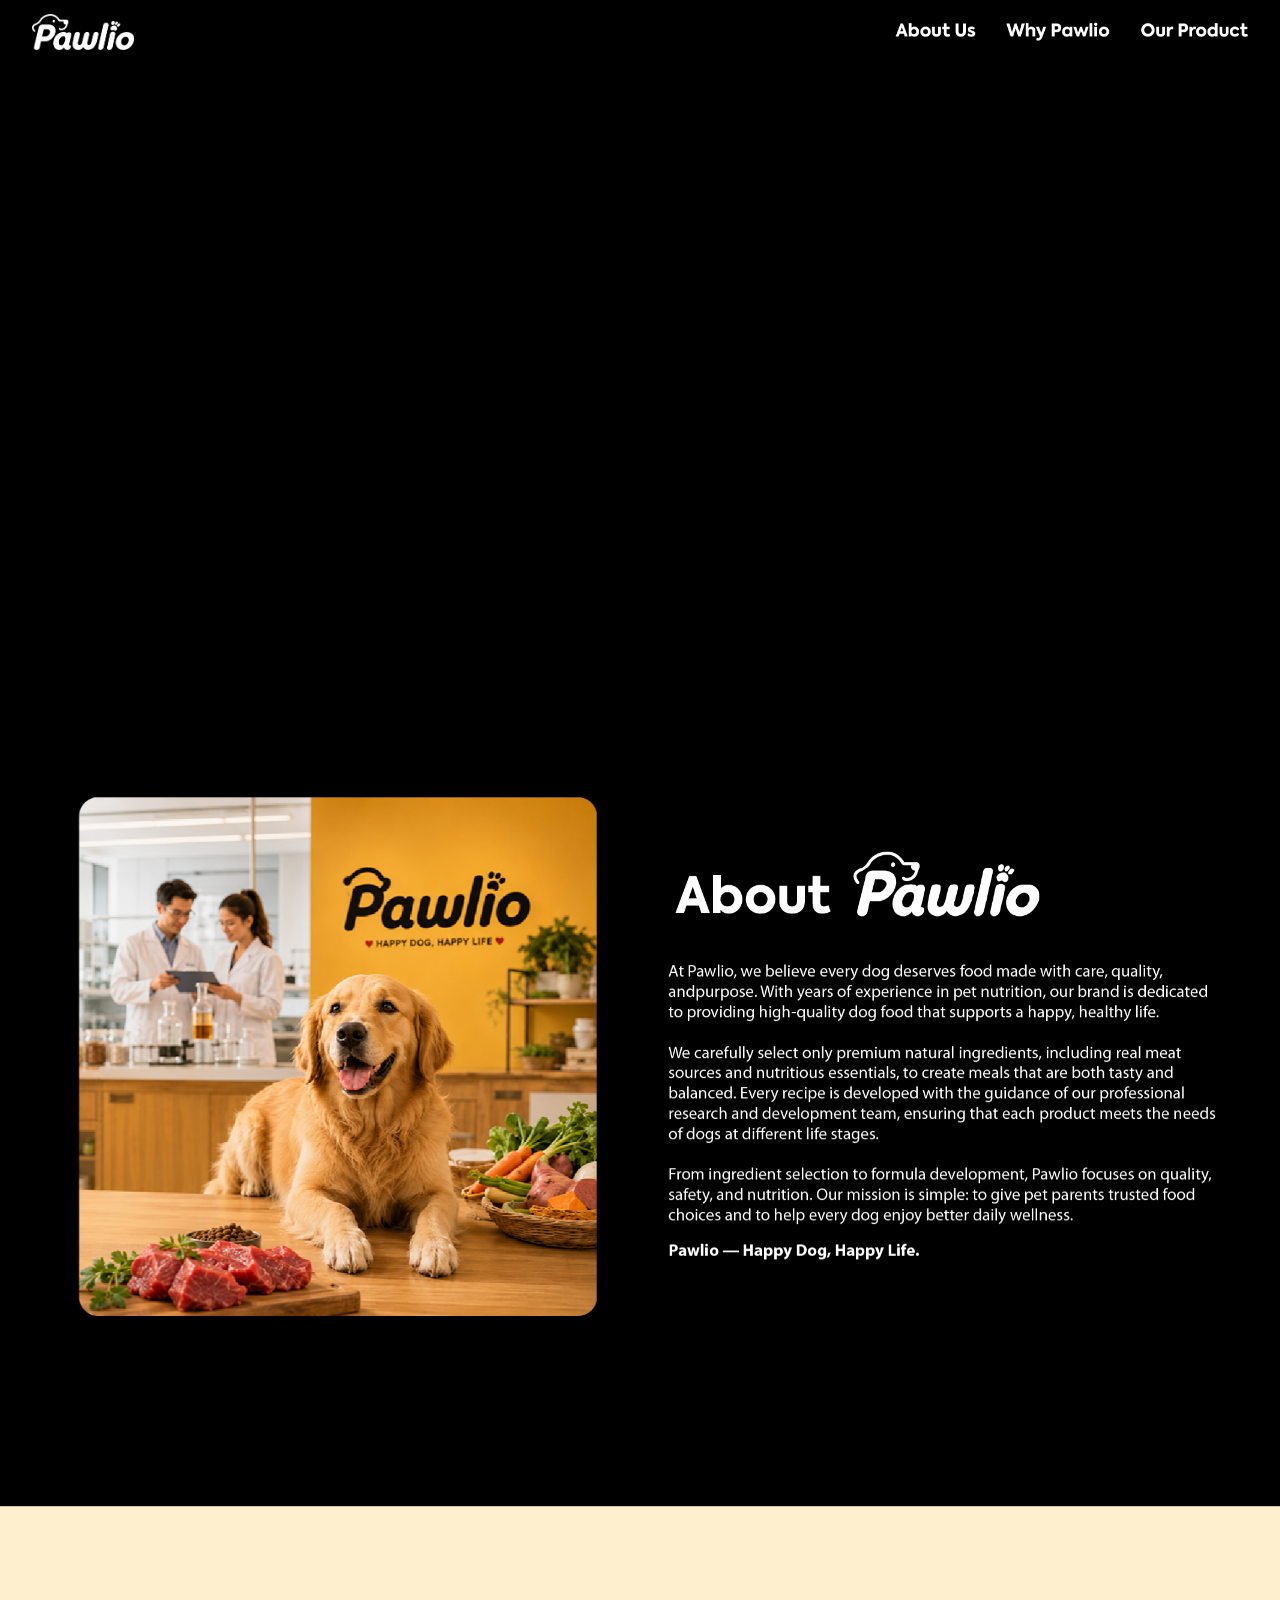
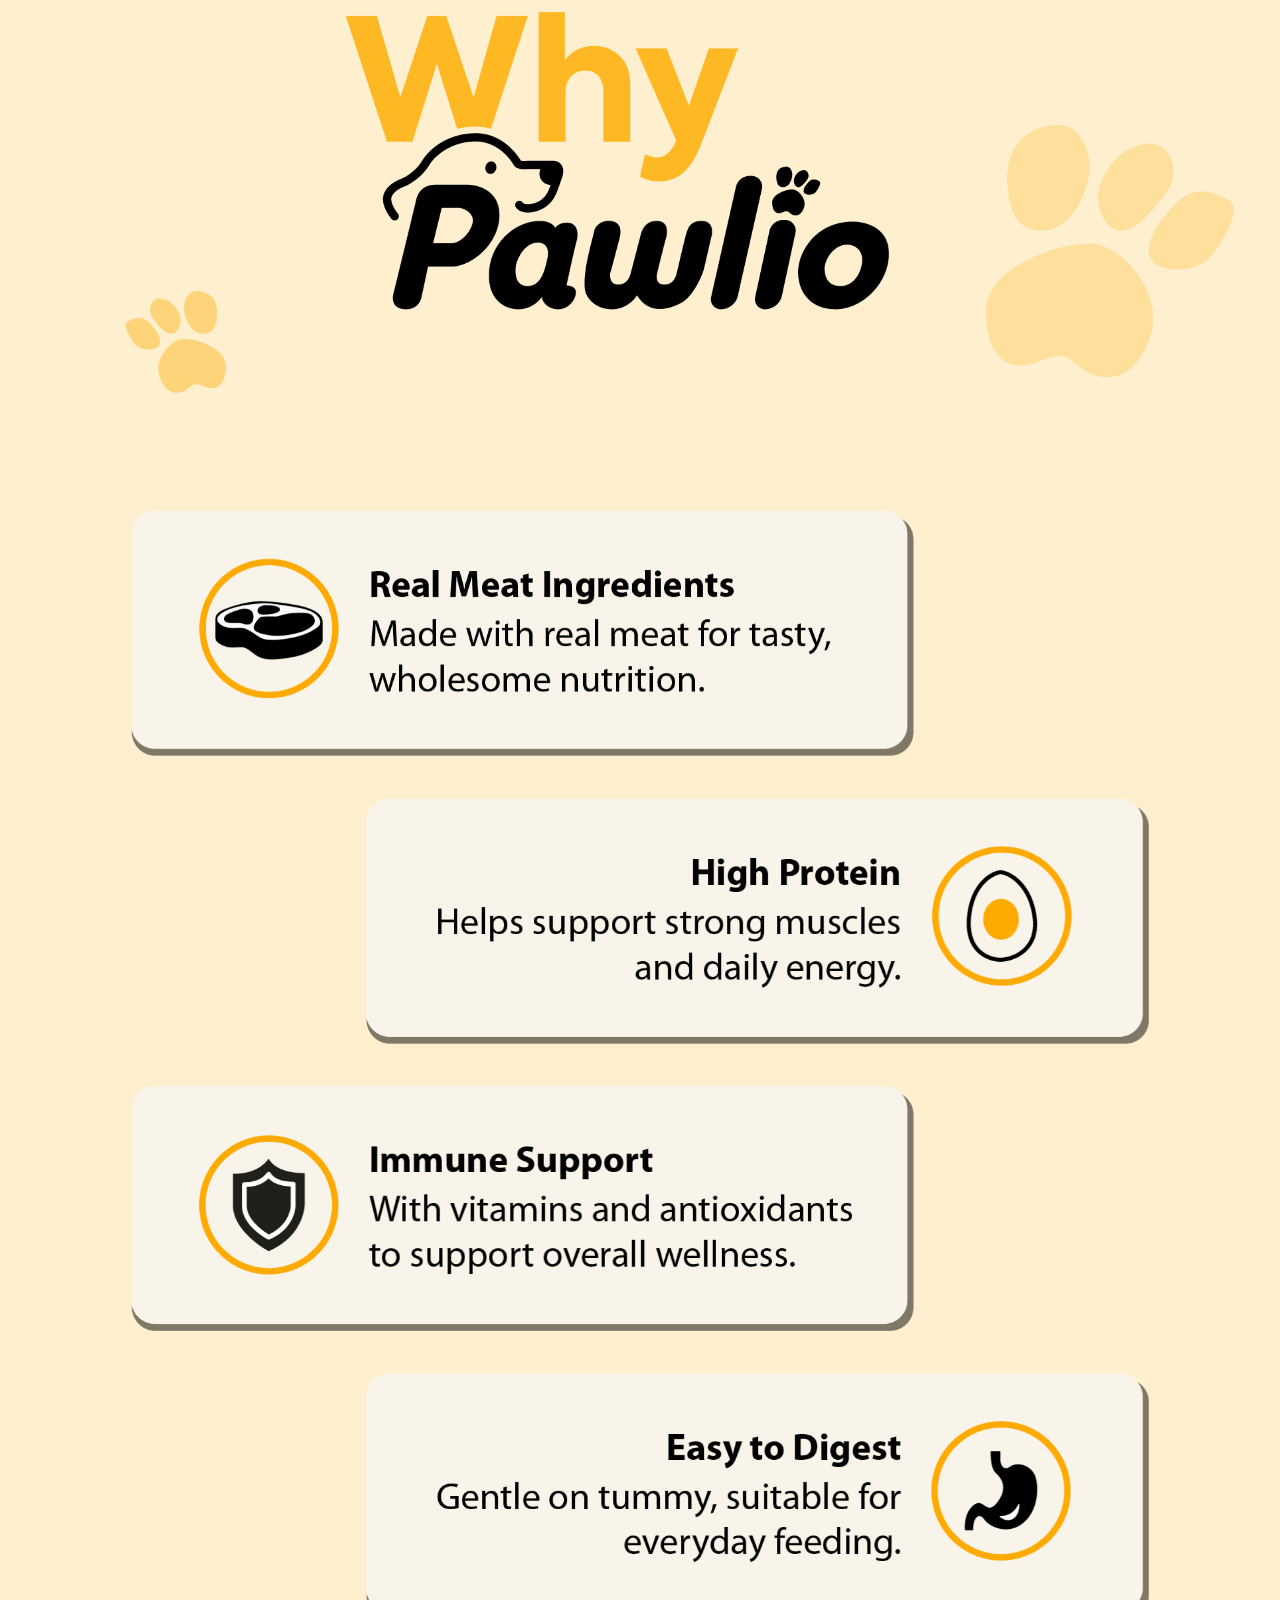
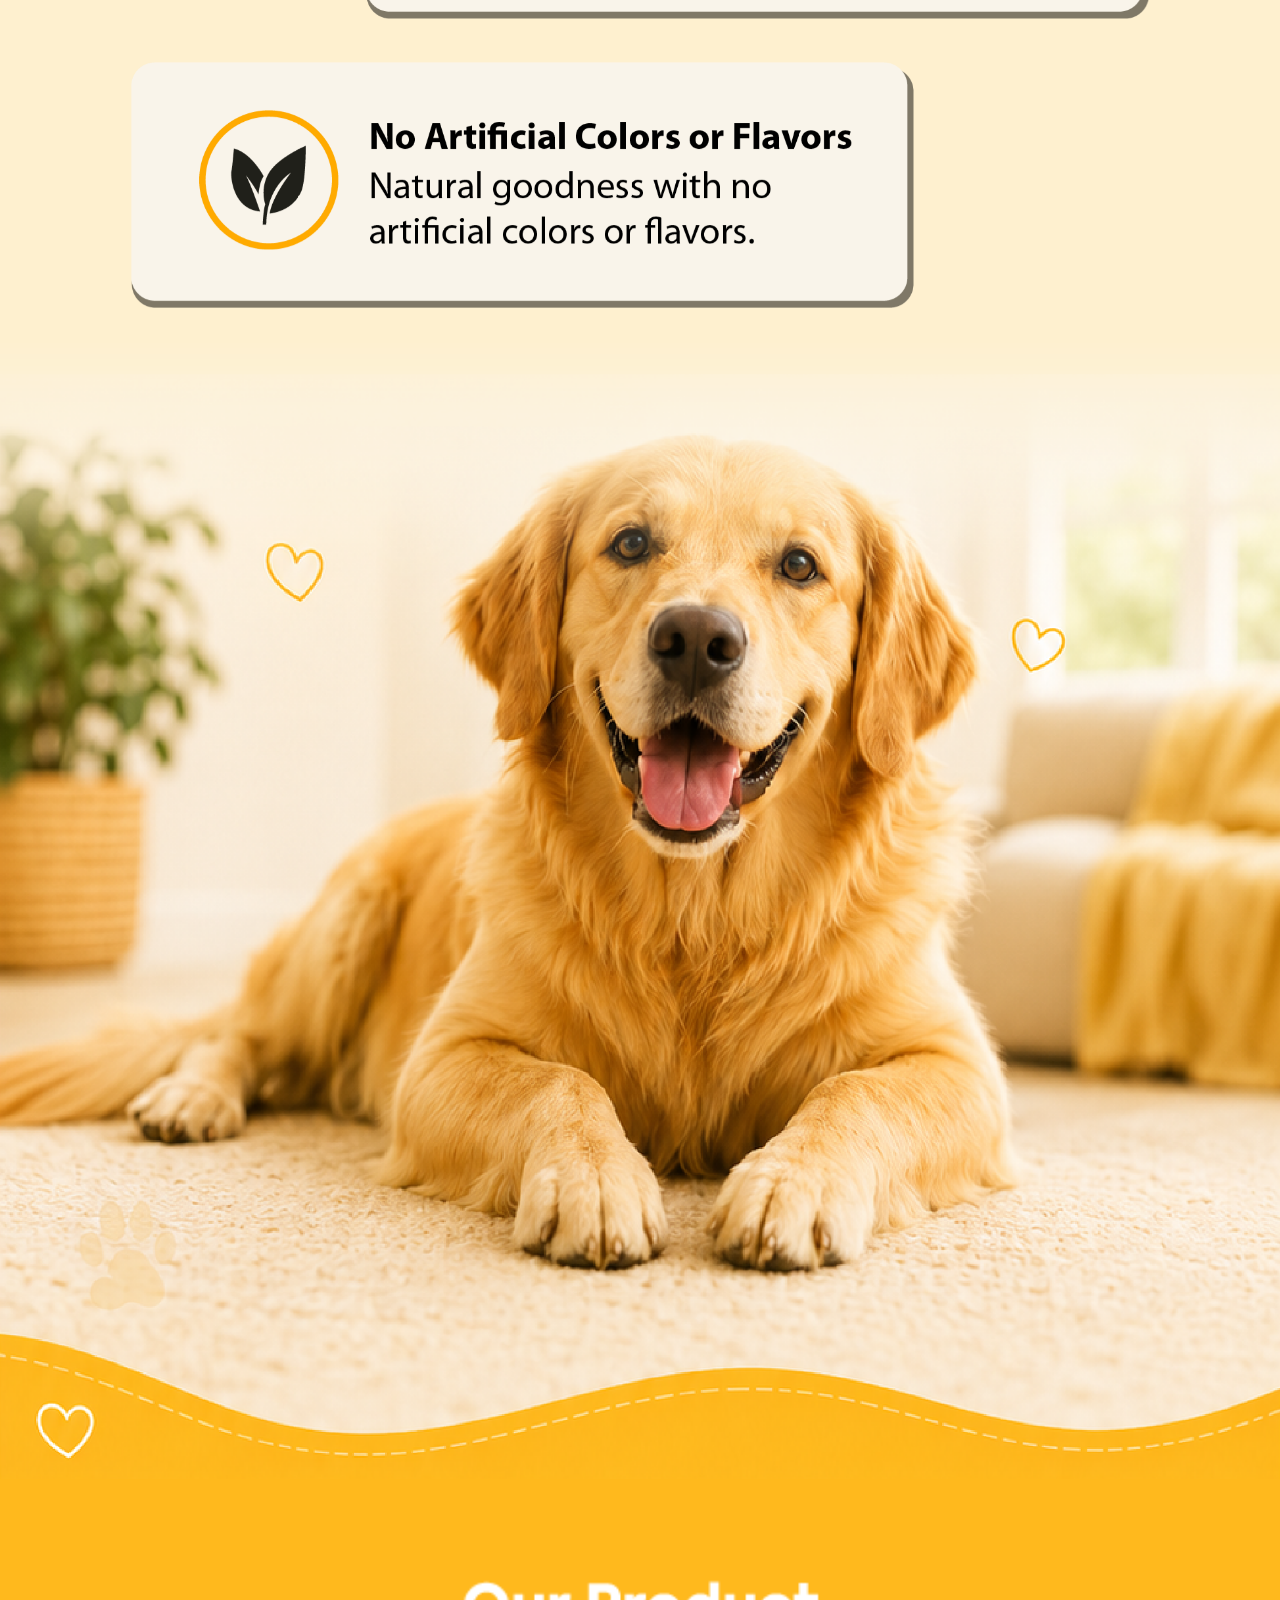
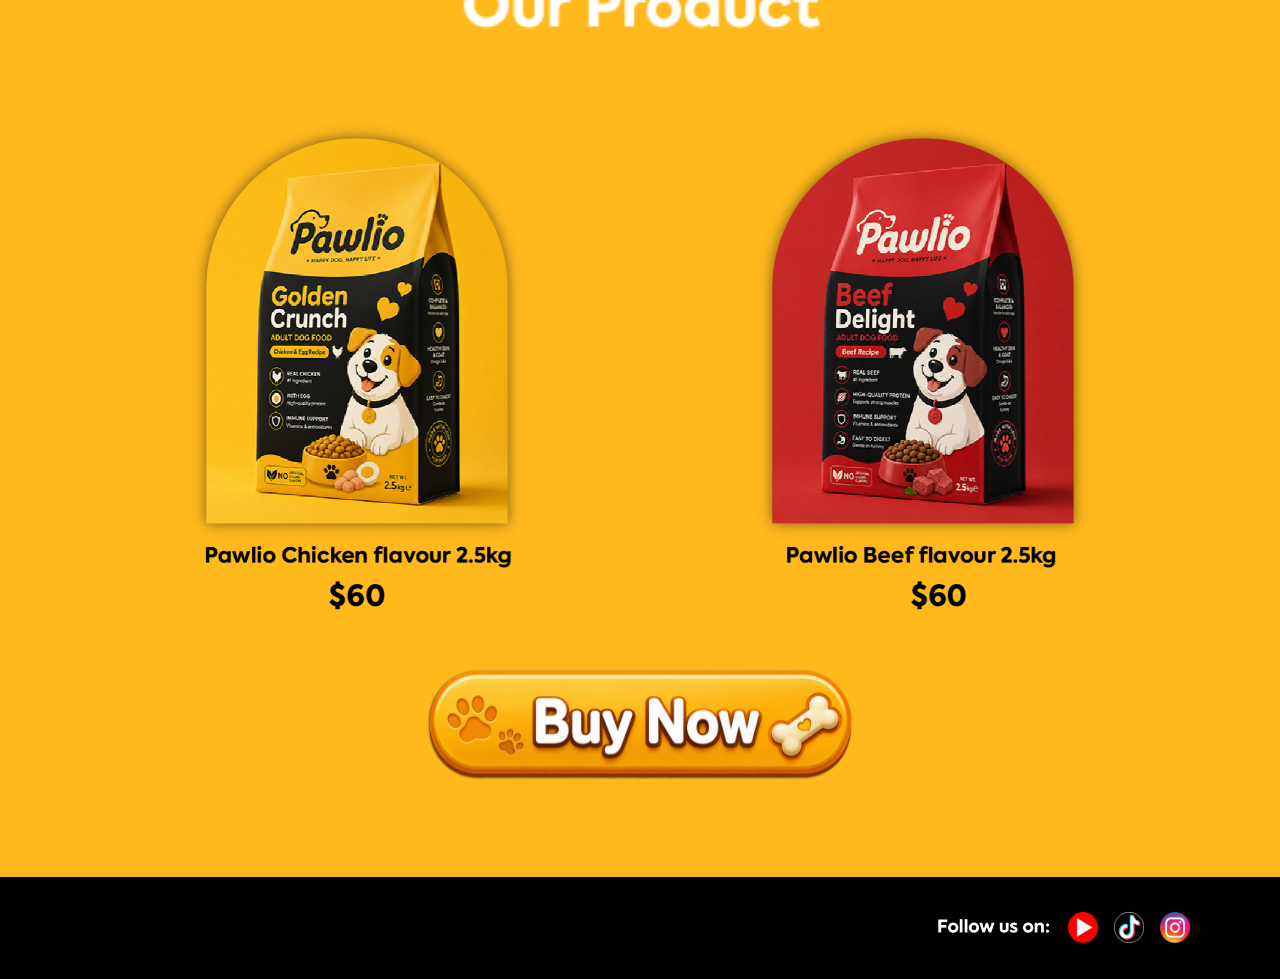
==== index.html @ ca661bad "Add files via upload" ====
<!doctype html>
<html lang="en">
<head>
  <meta charset="utf-8">
  <meta name="viewport" content="width=device-width, initial-scale=1">
  <title>Pawlio</title>
  <style>
    :root {
      --nav-height: clamp(48px, 5vw, 96px);
      --black: #000;
      --white: #fff;
    }

    * {
      box-sizing: border-box;
    }

    html {
      scroll-behavior: smooth;
    }

    body {
      margin: 0;
      min-width: 320px;
      background: var(--black);
      color: var(--white);
      font-family: Arial, Helvetica, sans-serif;
    }

    .site-header {
      position: sticky;
      top: 0;
      z-index: 10;
      width: 100%;
      background: var(--black);
    }

    .navbar {
      min-height: var(--nav-height);
      display: grid;
      grid-template-areas: "brand nav";
      grid-template-columns: minmax(clamp(90px, 11vw, 210px), 1fr) auto;
      align-items: center;
      gap: 15px;
      width: min(100%, 1440px);
      margin: 0 auto;
      padding: clamp(8px, 0.95vw, 18px) clamp(12px, 2.5vw, 48px);
    }

    .brand,
    .nav-links,
    .social-links {
      display: flex;
      align-items: center;
      min-width: 0;
    }

    .brand {
      grid-area: brand;
      justify-content: flex-start;
      justify-self: start;
      width: fit-content;
      flex: 0 0 auto;
    }

    .nav-links {
      grid-area: nav;
      justify-content: center;
      gap: clamp(18px, 2.35vw, 45px);
    }

    .social-links {
      grid-area: social;
      justify-content: flex-end;
      gap: clamp(10px, 1vw, 18px);
    }

    .footer-social-section {
      display: flex;
      justify-content: flex-end;
      align-items: center;
      min-height: clamp(72px, 8vw, 120px);
      padding: clamp(18px, 2.6vw, 36px) clamp(24px, 7vw, 110px);
      background: var(--black);
    }

    .footer-social-links {
      display: flex;
      align-items: center;
      justify-content: flex-end;
      gap: clamp(12px, 1.2vw, 22px);
    }

    .image-link {
      display: inline-flex;
      align-items: center;
      justify-content: center;
      line-height: 0;
      transition: opacity 180ms ease, transform 180ms ease;
    }

    .image-link:hover,
    .image-link:focus-visible {
      opacity: 0.78;
      transform: translateY(-1px);
    }

    .image-link:focus-visible {
      outline: 2px solid var(--white);
      outline-offset: 6px;
      border-radius: 2px;
    }

    .logo-img {
      width: clamp(75px, 8vw, 154px);
      height: auto;
      display: block;
    }

    .nav-img {
      height: clamp(18px, 1.7vw, 32px);
      width: auto;
    }

    .follow-img {
      height: clamp(18px, 1.7vw, 32px);
      width: auto;
      margin-right: 2px;
    }

    .social-img {
      width: clamp(28px, 2.4vw, 46px);
      height: clamp(28px, 2.4vw, 46px);
      object-fit: contain;
    }

    .hero {
      position: relative;
      width: 100%;
      aspect-ratio: 1928 / 816;
      overflow: hidden;
      background: var(--black);
    }

    .hero-slide {
      position: absolute;
      inset: 0;
      width: 100%;
      height: 100%;
      object-fit: contain;
      object-position: center;
      opacity: 0;
      animation: heroFade 15s infinite;
    }

    .hero-slide:nth-child(2) {
      animation-delay: 5s;
    }

    .hero-slide:nth-child(3) {
      animation-delay: 10s;
    }

    .about-section {
      min-height: 100vh;
      display: grid;
      grid-template-columns: minmax(0, 1fr) minmax(0, 1fr);
      align-items: center;
      gap: 56px;
      width: min(100%, 1440px);
      margin: 0 auto;
      padding: 96px 64px;
      background: var(--black);
      overflow: hidden;
    }

    .about-visual,
    .about-copy {
      display: flex;
      align-items: center;
      justify-content: center;
      opacity: 0;
      transition: opacity 850ms ease, transform 850ms ease;
      will-change: opacity, transform;
    }

    .about-visual {
      transform: translateX(-90px);
    }

    .about-copy {
      transform: translateX(90px);
    }

    .about-section.is-visible .about-visual,
    .about-section.is-visible .about-copy {
      opacity: 1;
      transform: translateX(0);
    }

    .about-img,
    .about-writer-img {
      display: block;
      width: 100%;
      height: auto;
      object-fit: contain;
    }

    .about-img {
      max-width: 520px;
    }

    .about-writer-img {
      max-width: 620px;
    }

    .why-section {
      position: relative;
      min-height: auto;
      aspect-ratio: 1928 / 4789;
      background: var(--black) url("images/whyus.png") center top / 100% 100% no-repeat;
      overflow: hidden;
    }

    .why-list {
      position: absolute;
      top: 19%;
      left: 50%;
      transform: translateX(-50%);
      display: flex;
      flex-direction: column;
      align-items: center;
      gap: 42px;
      width: 61.2%;
      padding: 0;
    }

    .why-item {
      display: block;
      width: 100%;
      height: auto;
      object-fit: contain;
      opacity: 0;
      transition: opacity 850ms ease, transform 850ms ease;
      will-change: opacity, transform;
    }

    .why-item:nth-child(odd) {
      transform: translateX(-55%);
    }

    .why-item:nth-child(even) {
      transform: translateX(55%);
    }

    .why-item.is-visible:nth-child(odd) {
      opacity: 1;
      transform: translateX(-15%);
    }

    .why-item.is-visible:nth-child(even) {
      opacity: 1;
      transform: translateX(15%);
    }

    .product-section {
      position: relative;
      z-index: 1;
      margin-top: -6px;
      min-height: 100vh;
      display: flex;
      flex-direction: column;
      align-items: center;
      justify-content: center;
      background: #ffb71b url("images/productbg.png") center -3% / cover no-repeat;
      overflow: hidden;
      padding: 96px 48px;
    }

    .product-display {
      display: grid;
      grid-template-columns: repeat(2, minmax(0, 1fr));
      align-items: end;
      justify-items: center;
      gap: 72px;
      width: min(100%, 1060px);
    }

    .product-title {
      display: block;
      width: min(48vw, 360px);
      height: auto;
      margin-bottom: 46px;
      object-fit: contain;
    }

    .product-img {
      display: block;
      width: min(100%, 390px);
      height: auto;
      object-fit: contain;
      animation: productFloat 4.6s ease-in-out infinite;
      will-change: transform;
    }

    .product-img:nth-child(2) {
      animation-delay: 1.2s;
    }

    .buy-button {
      display: inline-flex;
      align-items: center;
      justify-content: center;
      margin-top: 50px;
      line-height: 0;
      animation: buyBounce 2.4s ease-in-out infinite;
      transition: opacity 180ms ease, transform 180ms ease;
      will-change: transform;
    }

    .buy-button:hover,
    .buy-button:focus-visible {
      opacity: 0.86;
      transform: translateY(-2px);
    }

    @keyframes buyBounce {
      0%,
      100% {
        transform: translateY(0) scale(1);
      }

      42% {
        transform: translateY(0) scale(1);
      }

      55% {
        transform: translateY(-12px) scale(1.035);
      }

      68% {
        transform: translateY(0) scale(0.985);
      }

      78% {
        transform: translateY(-5px) scale(1.015);
      }

      88% {
        transform: translateY(0) scale(1);
      }
    }

    .buy-button:focus-visible {
      outline: 2px solid var(--black);
      outline-offset: 6px;
      border-radius: 2px;
    }

    .buy-button-img {
      display: block;
      width: min(54vw, 430px);
      height: auto;
    }

    @keyframes productFloat {
      0%,
      100% {
        transform: translateY(0);
      }

      50% {
        transform: translateY(-18px);
      }
    }

    @keyframes heroFade {
      0% {
        opacity: 0;
      }

      6%,
      33% {
        opacity: 1;
      }

      39%,
      100% {
        opacity: 0;
      }
    }

    @media (max-width: 980px) {
      .navbar {
        grid-template-columns: auto 1fr;
        grid-template-areas:
          "brand nav";
        gap: 14px 20px;
        justify-items: stretch;
      }

      .brand {
        justify-self: start;
      }

      .nav-links {
        justify-self: end;
        justify-content: flex-end;
      }

      .social-links {
        grid-column: 1 / -1;
        justify-content: center;
      }

      .footer-social-section {
        justify-content: center;
        padding-inline: 28px;
      }

      .nav-links {
        flex-wrap: wrap;
        gap: 18px 24px;
      }

      .about-section {
        grid-template-columns: 1fr;
        gap: 38px;
        min-height: auto;
        padding: 72px 28px;
      }

      .about-img {
        max-width: 430px;
      }

      .about-writer-img {
        max-width: 560px;
      }

      .why-list {
        gap: 30px;
        padding: 0;
      }

      .product-section {
        padding: 72px 28px;
      }

      .product-display {
        gap: 40px;
      }

      .product-title {
        width: min(58vw, 310px);
        margin-bottom: 34px;
      }

      .product-img {
        width: min(100%, 320px);
      }

      .buy-button {
        margin-top: 38px;
      }

      .buy-button-img {
        width: min(62vw, 360px);
      }
    }

    @media (max-width: 560px) {
      .navbar {
        padding-inline: 16px;
        gap: 12px 14px;
      }

      .logo-img {
        width: clamp(68px, 20vw, 88px);
      }

      .nav-img {
        height: clamp(15px, 4vw, 19px);
      }

      .follow-img {
        height: clamp(17px, 4.5vw, 22px);
      }

      .nav-links {
        gap: 10px 14px;
      }

      .social-links {
        gap: 11px;
      }

      .social-img {
        width: clamp(28px, 7vw, 34px);
        height: clamp(28px, 7vw, 34px);
      }

      .about-section {
        gap: 30px;
        padding: 56px 18px;
      }

      .why-list {
        gap: 21px;
        padding: 0;
      }

      .product-title {
        width: min(72vw, 260px);
        margin-bottom: 28px;
      }

      .buy-button {
        margin-top: 30px;
      }

      .buy-button-img {
        width: min(78vw, 300px);
      }

      .product-section {
        padding: 56px 18px;
      }

      .product-display {
        grid-template-columns: 1fr;
      gap: clamp(16px, 2vw, 38px);
      }

      .product-img {
        width: min(100%, 260px);
      }
    }
  </style>
</head>
<body>
  <header class="site-header">
    <nav class="navbar" aria-label="Primary navigation">
      <a class="brand image-link" href="#top" aria-label="Pawlio home">
        <img class="logo-img" src="images/Pawlio%20Logo_White.png" alt="Pawlio">
      </a>

      <div class="nav-links" aria-label="Page sections">
        <a class="image-link" href="#about-us" aria-label="About us">
          <img class="nav-img" src="images/aboutus.png" alt="About us">
        </a>
        <a class="image-link" href="#why-pawlio" aria-label="Why Pawlio">
          <img class="nav-img" src="images/whypawlio.png" alt="Why Pawlio">
        </a>
        <a class="image-link" href="#our-product" aria-label="Our product">
          <img class="nav-img" src="images/ourproduct.png" alt="Our product">
        </a>
      </div>

    </nav>
  </header>

  <main id="top">
    <section class="hero" aria-label="Pawlio product hero slideshow">
      <img class="hero-slide" src="images/gcpack_hero.jpg" alt="Pawlio Green Chicken product pack">
      <img class="hero-slide" src="images/bdpack_hero.jpg" alt="Pawlio Beef Duck product pack">
      <img class="hero-slide" src="images/2pack_hero.jpg" alt="Pawlio two pack product display">
    </section>

    <section class="about-section" id="about-us" aria-label="About us">
      <div class="about-visual">
        <img class="about-img" src="images/about.png" alt="About Pawlio">
      </div>
      <div class="about-copy">
        <img class="about-writer-img" src="images/aboutwriter.png" alt="About Pawlio details">
      </div>
    </section>

    <section class="why-section" id="why-pawlio" aria-label="Why Pawlio">
      <div class="why-list">
        <img class="why-item" src="images/why1.png" alt="Why Pawlio reason 1">
        <img class="why-item" src="images/why2.png" alt="Why Pawlio reason 2">
        <img class="why-item" src="images/why3.png" alt="Why Pawlio reason 3">
        <img class="why-item" src="images/why4.png" alt="Why Pawlio reason 4">
        <img class="why-item" src="images/why5.png" alt="Why Pawlio reason 5">
      </div>
    </section>

    <section class="product-section" id="our-product" aria-label="Our product">
      <img class="product-title" src="images/ourproduct.png" alt="Our product">
      <div class="product-display">
        <img class="product-img" src="images/chicken.png" alt="Pawlio chicken product">
        <img class="product-img" src="images/beef.png" alt="Pawlio beef product">
      </div>
      <a class="buy-button" href="#" aria-label="Buy Pawlio">
        <img class="buy-button-img" src="images/buybt.png" alt="Buy now">
      </a>
    </section>

    <section class="footer-social-section" aria-label="Follow Pawlio">
      <div class="footer-social-links" aria-label="Social links">
        <img class="follow-img" src="images/follow.png" alt="Follow">
        <a class="image-link" href="#" aria-label="YouTube">
          <img class="social-img" src="images/yt.png" alt="YouTube">
        </a>
        <a class="image-link" href="#" aria-label="TikTok">
          <img class="social-img" src="images/tiktok.png" alt="TikTok">
        </a>
        <a class="image-link" href="#" aria-label="Instagram">
          <img class="social-img" src="images/ig.png" alt="Instagram">
        </a>
      </div>
    </section>
  </main>

  <script>
    const animatedSections = document.querySelectorAll('.about-section, .why-item');

    const revealOnScroll = new IntersectionObserver((entries) => {
      entries.forEach((entry) => {
        if (entry.isIntersecting) {
          entry.target.classList.add('is-visible');
        } else {
          entry.target.classList.remove('is-visible');
        }
      });
    }, {
      threshold: 0.22
    });

    animatedSections.forEach((section) => revealOnScroll.observe(section));
  </script>
</body>
</html>
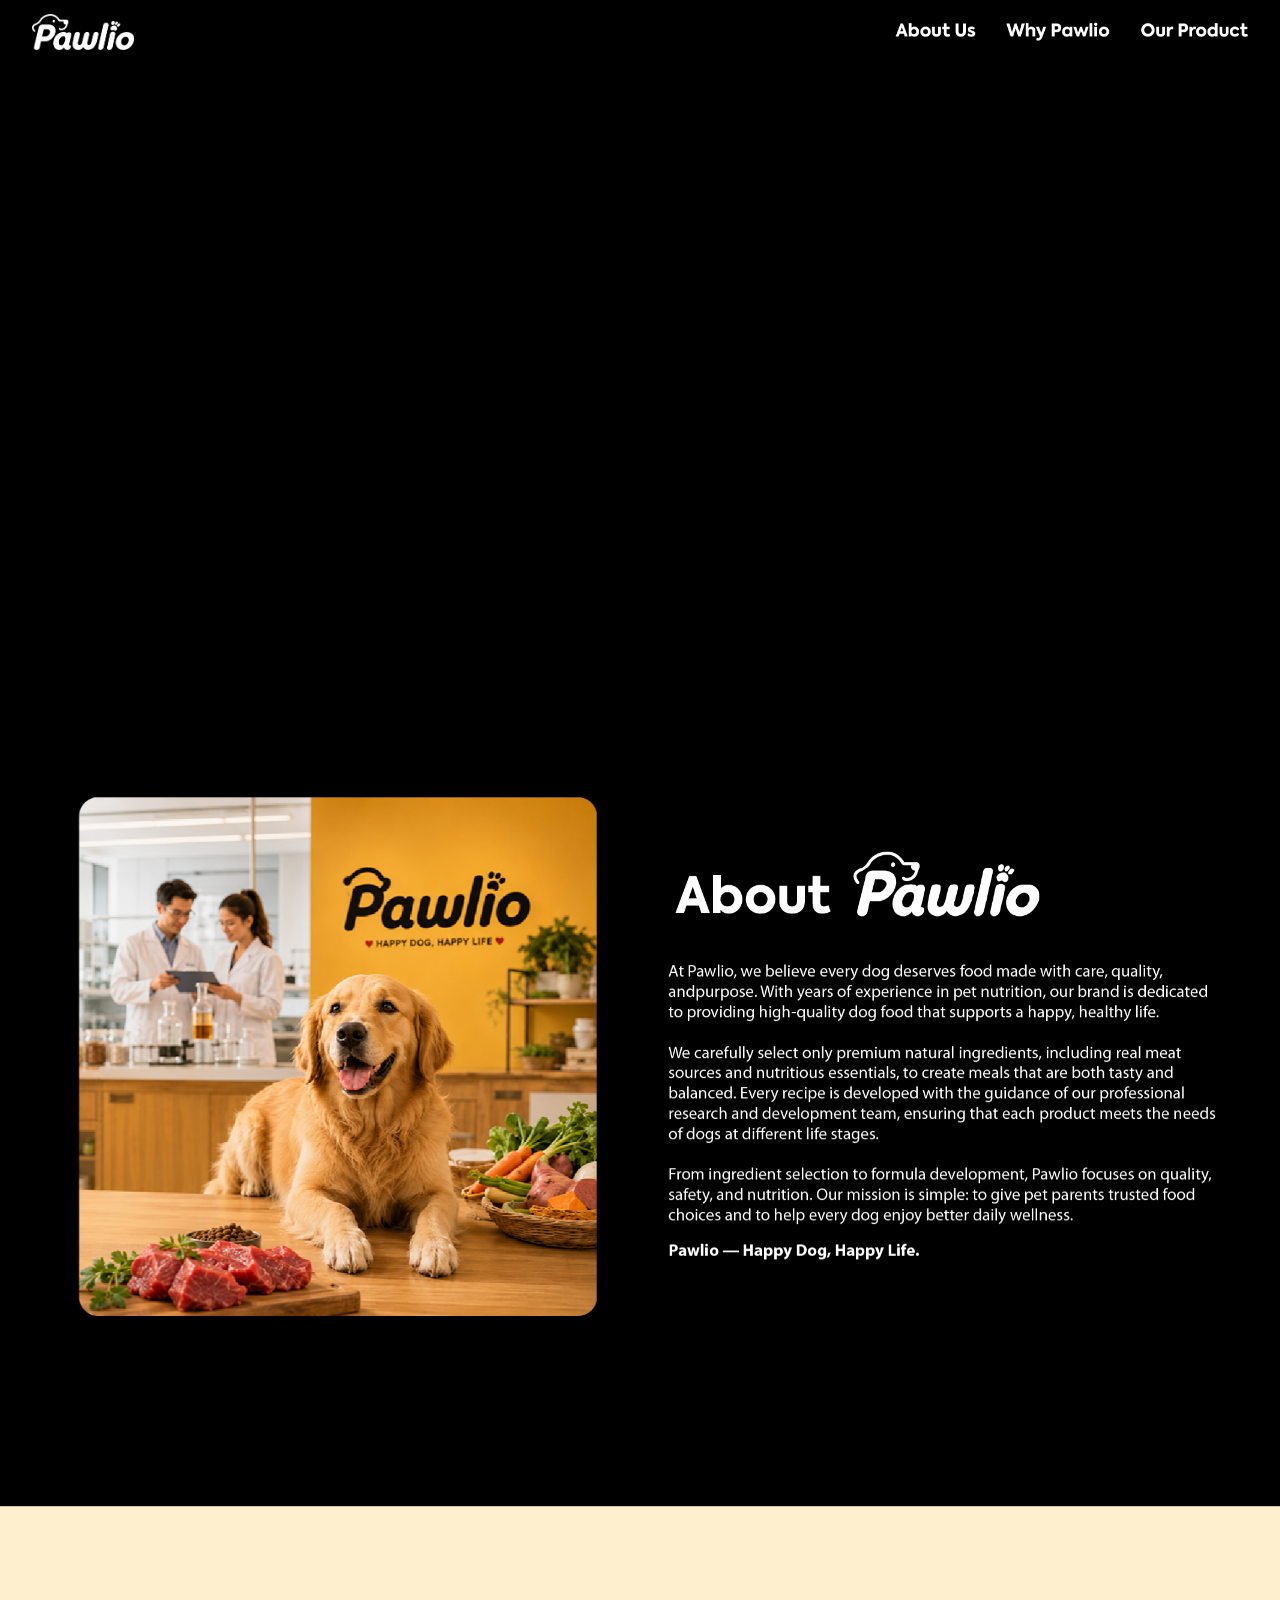
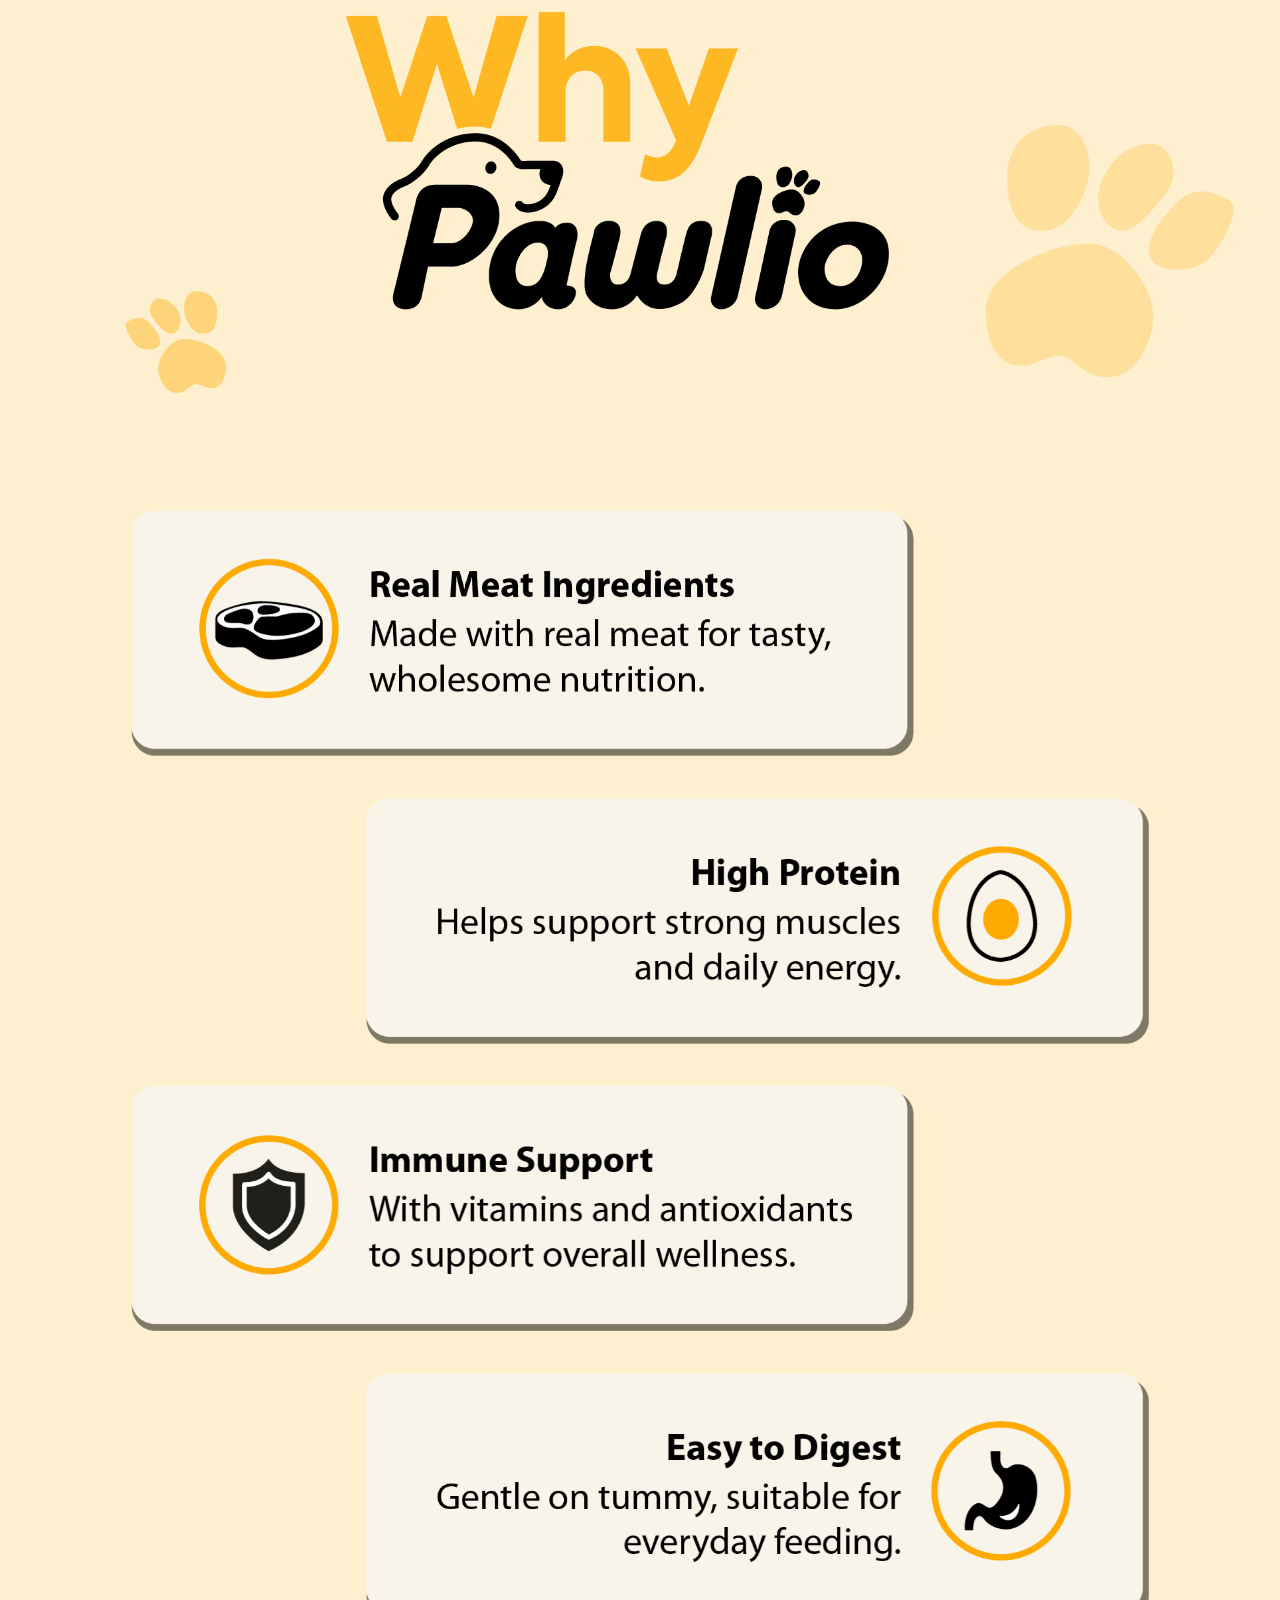
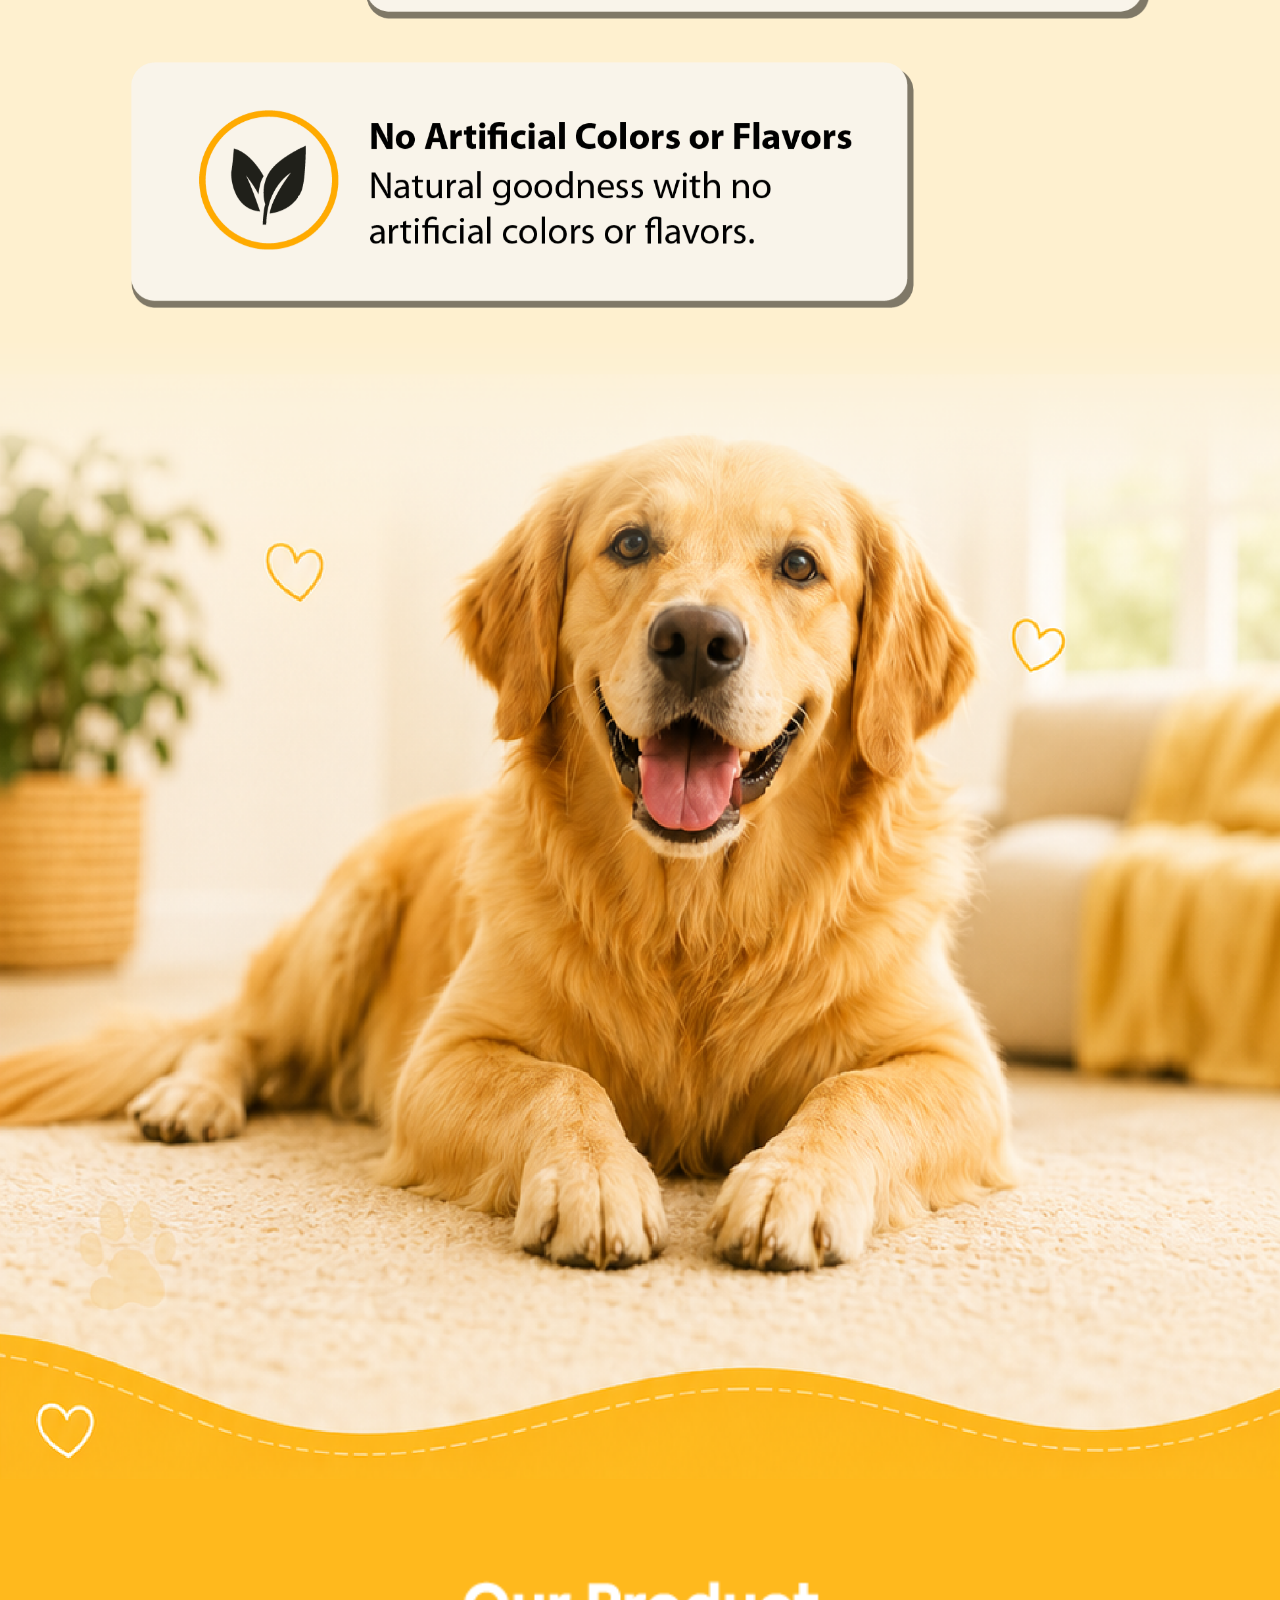
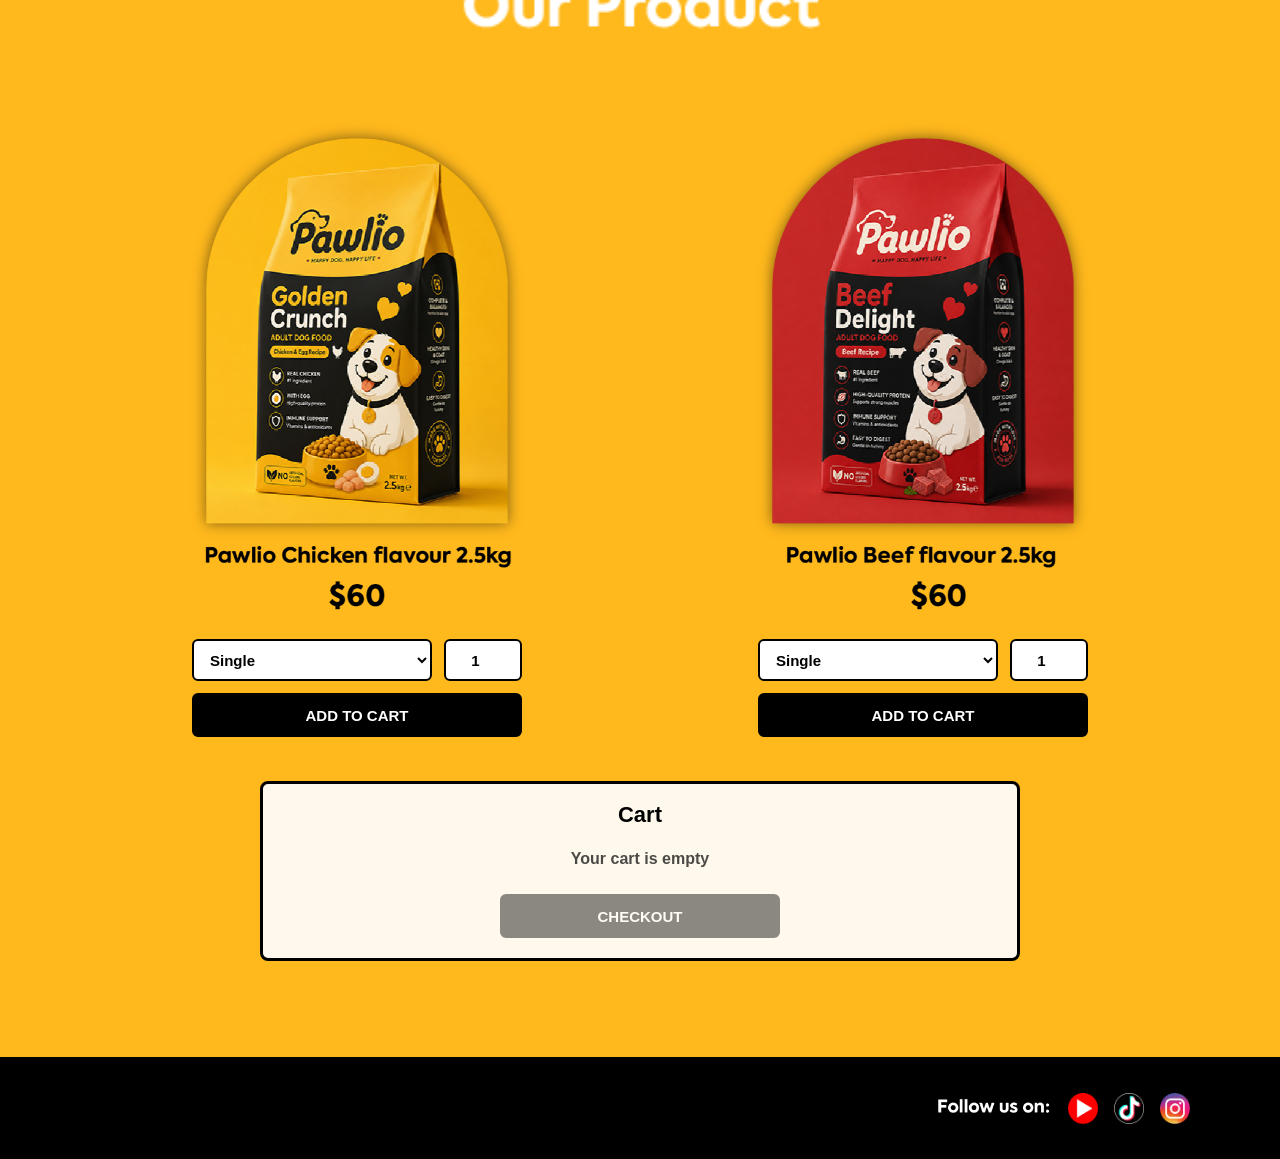
==== commit 74b14b33: "Add files via upload" ====
--- a/index.html
+++ b/index.html
@@ -280,10 +280,17 @@
     .product-display {
       display: grid;
       grid-template-columns: repeat(2, minmax(0, 1fr));
-      align-items: end;
+      align-items: start;
       justify-items: center;
       gap: 72px;
       width: min(100%, 1060px);
+    }
+
+    .product-card {
+      display: flex;
+      flex-direction: column;
+      align-items: center;
+      width: min(100%, 420px);
     }
 
     .product-title {
@@ -303,64 +310,115 @@
       will-change: transform;
     }
 
-    .product-img:nth-child(2) {
+    .product-card:nth-child(2) .product-img {
       animation-delay: 1.2s;
     }
 
-    .buy-button {
-      display: inline-flex;
-      align-items: center;
-      justify-content: center;
-      margin-top: 50px;
-      line-height: 0;
-      animation: buyBounce 2.4s ease-in-out infinite;
+    .product-options {
+      display: grid;
+      grid-template-columns: 1fr auto;
+      gap: 12px;
+      width: min(100%, 330px);
+      margin-top: 22px;
+    }
+
+    .product-select,
+    .quantity-input {
+      min-height: 42px;
+      border: 2px solid var(--black);
+      border-radius: 6px;
+      background: var(--white);
+      color: var(--black);
+      font: 700 15px/1 Arial, Helvetica, sans-serif;
+      padding: 0 12px;
+    }
+
+    .quantity-input {
+      width: 78px;
+      text-align: center;
+    }
+
+    .add-cart-button,
+    .checkout-button {
+      min-height: 44px;
+      border: 2px solid var(--black);
+      border-radius: 6px;
+      background: var(--black);
+      color: var(--white);
+      cursor: pointer;
+      font: 800 15px/1 Arial, Helvetica, sans-serif;
+      padding: 0 18px;
+      text-transform: uppercase;
       transition: opacity 180ms ease, transform 180ms ease;
-      will-change: transform;
-    }
-
-    .buy-button:hover,
-    .buy-button:focus-visible {
+    }
+
+    .add-cart-button {
+      grid-column: 1 / -1;
+    }
+
+    .add-cart-button:hover,
+    .checkout-button:hover {
       opacity: 0.86;
       transform: translateY(-2px);
     }
 
-    @keyframes buyBounce {
-      0%,
-      100% {
-        transform: translateY(0) scale(1);
-      }
-
-      42% {
-        transform: translateY(0) scale(1);
-      }
-
-      55% {
-        transform: translateY(-12px) scale(1.035);
-      }
-
-      68% {
-        transform: translateY(0) scale(0.985);
-      }
-
-      78% {
-        transform: translateY(-5px) scale(1.015);
-      }
-
-      88% {
-        transform: translateY(0) scale(1);
-      }
-    }
-
-    .buy-button:focus-visible {
-      outline: 2px solid var(--black);
-      outline-offset: 6px;
-      border-radius: 2px;
-    }
-
-    .buy-button-img {
+    .cart-box {
+      width: min(100%, 760px);
+      margin-top: 44px;
+      padding: 20px;
+      border: 3px solid var(--black);
+      border-radius: 8px;
+      background: rgba(255, 255, 255, 0.92);
+      color: var(--black);
+    }
+
+    .cart-heading {
+      margin: 0 0 14px;
+      font-size: 22px;
+      line-height: 1;
+      text-align: center;
+    }
+
+    .cart-items {
+      display: grid;
+      gap: 10px;
+      margin-bottom: 16px;
+    }
+
+    .cart-item,
+    .cart-empty {
+      display: flex;
+      align-items: center;
+      justify-content: space-between;
+      gap: 14px;
+      min-height: 38px;
+      font-weight: 700;
+    }
+
+    .cart-empty {
+      justify-content: center;
+      opacity: 0.7;
+    }
+
+    .remove-cart-button {
+      border: 0;
+      background: transparent;
+      color: var(--black);
+      cursor: pointer;
+      font: 800 14px/1 Arial, Helvetica, sans-serif;
+      text-decoration: underline;
+    }
+
+    .checkout-button {
       display: block;
-      width: min(54vw, 430px);
-      height: auto;
+      width: min(100%, 280px);
+      margin: 0 auto;
+    }
+
+    .checkout-button:disabled {
+      cursor: not-allowed;
+      opacity: 0.45;
+      transform: none;
     }
 
     @keyframes productFloat {
@@ -460,13 +518,6 @@
         width: min(100%, 320px);
       }
 
-      .buy-button {
-        margin-top: 38px;
-      }
-
-      .buy-button-img {
-        width: min(62vw, 360px);
-      }
     }
 
     @media (max-width: 560px) {
@@ -513,14 +564,6 @@
       .product-title {
         width: min(72vw, 260px);
         margin-bottom: 28px;
-      }
-
-      .buy-button {
-        margin-top: 30px;
-      }
-
-      .buy-button-img {
-        width: min(78vw, 300px);
       }
 
       .product-section {
@@ -589,12 +632,36 @@
     <section class="product-section" id="our-product" aria-label="Our product">
       <img class="product-title" src="images/ourproduct.png" alt="Our product">
       <div class="product-display">
-        <img class="product-img" src="images/chicken.png" alt="Pawlio chicken product">
-        <img class="product-img" src="images/beef.png" alt="Pawlio beef product">
+        <div class="product-card" data-product="chicken">
+          <img class="product-img" src="images/chicken.png" alt="Pawlio chicken product">
+          <div class="product-options">
+            <select class="product-select" aria-label="Chicken product option">
+              <option value="single" data-price-id="price_1TeQGbHzqKH9HNrFGi6LwfW6">Single</option>
+              <option value="package" data-price-id="price_1TeQGbHzqKH9HNrFhn2V78e1">Package</option>
+            </select>
+            <input class="quantity-input" type="number" min="1" value="1" aria-label="Chicken quantity">
+            <button class="add-cart-button" type="button" data-name="Chicken" data-product-id="prod_UdhfwcnhacvTvO">Add to cart</button>
+          </div>
+        </div>
+        <div class="product-card" data-product="beef">
+          <img class="product-img" src="images/beef.png" alt="Pawlio beef product">
+          <div class="product-options">
+            <select class="product-select" aria-label="Beef product option">
+              <option value="single" data-price-id="price_1TeQI0HzqKH9HNrFgZCCDn9i">Single</option>
+              <option value="package" data-price-id="price_1TeQO2HzqKH9HNrFMUZvzdcr">Package</option>
+            </select>
+            <input class="quantity-input" type="number" min="1" value="1" aria-label="Beef quantity">
+            <button class="add-cart-button" type="button" data-name="Beef" data-product-id="prod_UdhhToZZBuwtlW">Add to cart</button>
+          </div>
+        </div>
       </div>
-      <a class="buy-button" href="#" aria-label="Buy Pawlio">
-        <img class="buy-button-img" src="images/buybt.png" alt="Buy now">
-      </a>
+      <div class="cart-box" aria-live="polite">
+        <h2 class="cart-heading">Cart</h2>
+        <div class="cart-items" id="cart-items">
+          <div class="cart-empty">Your cart is empty</div>
+        </div>
+        <button class="checkout-button" id="checkout-button" type="button" disabled>Checkout</button>
+      </div>
     </section>
 
     <section class="footer-social-section" aria-label="Follow Pawlio">
@@ -629,6 +696,112 @@
     });
 
     animatedSections.forEach((section) => revealOnScroll.observe(section));
+
+    const cart = [];
+    const cartItems = document.querySelector('#cart-items');
+    const checkoutButton = document.querySelector('#checkout-button');
+
+    const renderCart = () => {
+      if (!cartItems || !checkoutButton) {
+        return;
+      }
+
+      checkoutButton.disabled = cart.length === 0;
+
+      if (cart.length === 0) {
+        cartItems.innerHTML = '<div class="cart-empty">Your cart is empty</div>';
+        return;
+      }
+
+      cartItems.innerHTML = cart.map((item, index) => `
+        <div class="cart-item">
+          <span>${item.name} - ${item.optionLabel} x ${item.quantity}</span>
+          <button class="remove-cart-button" type="button" data-cart-index="${index}">Remove</button>
+        </div>
+      `).join('');
+    };
+
+    document.querySelectorAll('.add-cart-button').forEach((button) => {
+      button.addEventListener('click', () => {
+        const card = button.closest('.product-card');
+        const select = card.querySelector('.product-select');
+        const quantityInput = card.querySelector('.quantity-input');
+        const selectedOption = select.options[select.selectedIndex];
+        const quantity = Math.max(1, Number.parseInt(quantityInput.value, 10) || 1);
+        const priceId = selectedOption.dataset.priceId;
+        const optionLabel = selectedOption.textContent.trim();
+        const existingItem = cart.find((item) => item.priceId === priceId);
+
+        if (existingItem) {
+          existingItem.quantity += quantity;
+        } else {
+          cart.push({
+            name: button.dataset.name,
+            productId: button.dataset.productId,
+            priceId,
+            optionLabel,
+            quantity
+          });
+        }
+
+        quantityInput.value = '1';
+        renderCart();
+      });
+    });
+
+    cartItems?.addEventListener('click', (event) => {
+      const removeButton = event.target.closest('.remove-cart-button');
+
+      if (!removeButton) {
+        return;
+      }
+
+      cart.splice(Number.parseInt(removeButton.dataset.cartIndex, 10), 1);
+      renderCart();
+    });
+
+    checkoutButton?.addEventListener('click', async () => {
+      if (cart.length === 0) {
+        return;
+      }
+
+      checkoutButton.disabled = true;
+      checkoutButton.textContent = 'Loading...';
+
+      try {
+        const response = await fetch('/create-checkout-session', {
+          method: 'POST',
+          headers: {
+            'Content-Type': 'application/json'
+          },
+          body: JSON.stringify({
+            lineItems: cart.map((item) => ({
+              price: item.priceId,
+              quantity: item.quantity
+            }))
+          })
+        });
+
+        if (!response.ok) {
+          const errorResult = await response.json().catch(() => null);
+          throw new Error(errorResult?.error || 'Checkout session request failed');
+        }
+
+        const session = await response.json();
+
+        if (!session.url) {
+          throw new Error('Checkout session URL is missing');
+        }
+
+        window.location.href = session.url;
+      } catch (error) {
+        alert(error.message || 'Checkout is unavailable right now.');
+        checkoutButton.disabled = false;
+        checkoutButton.textContent = 'Checkout';
+      }
+    });
+
+    renderCart();
   </script>
 </body>
 </html>
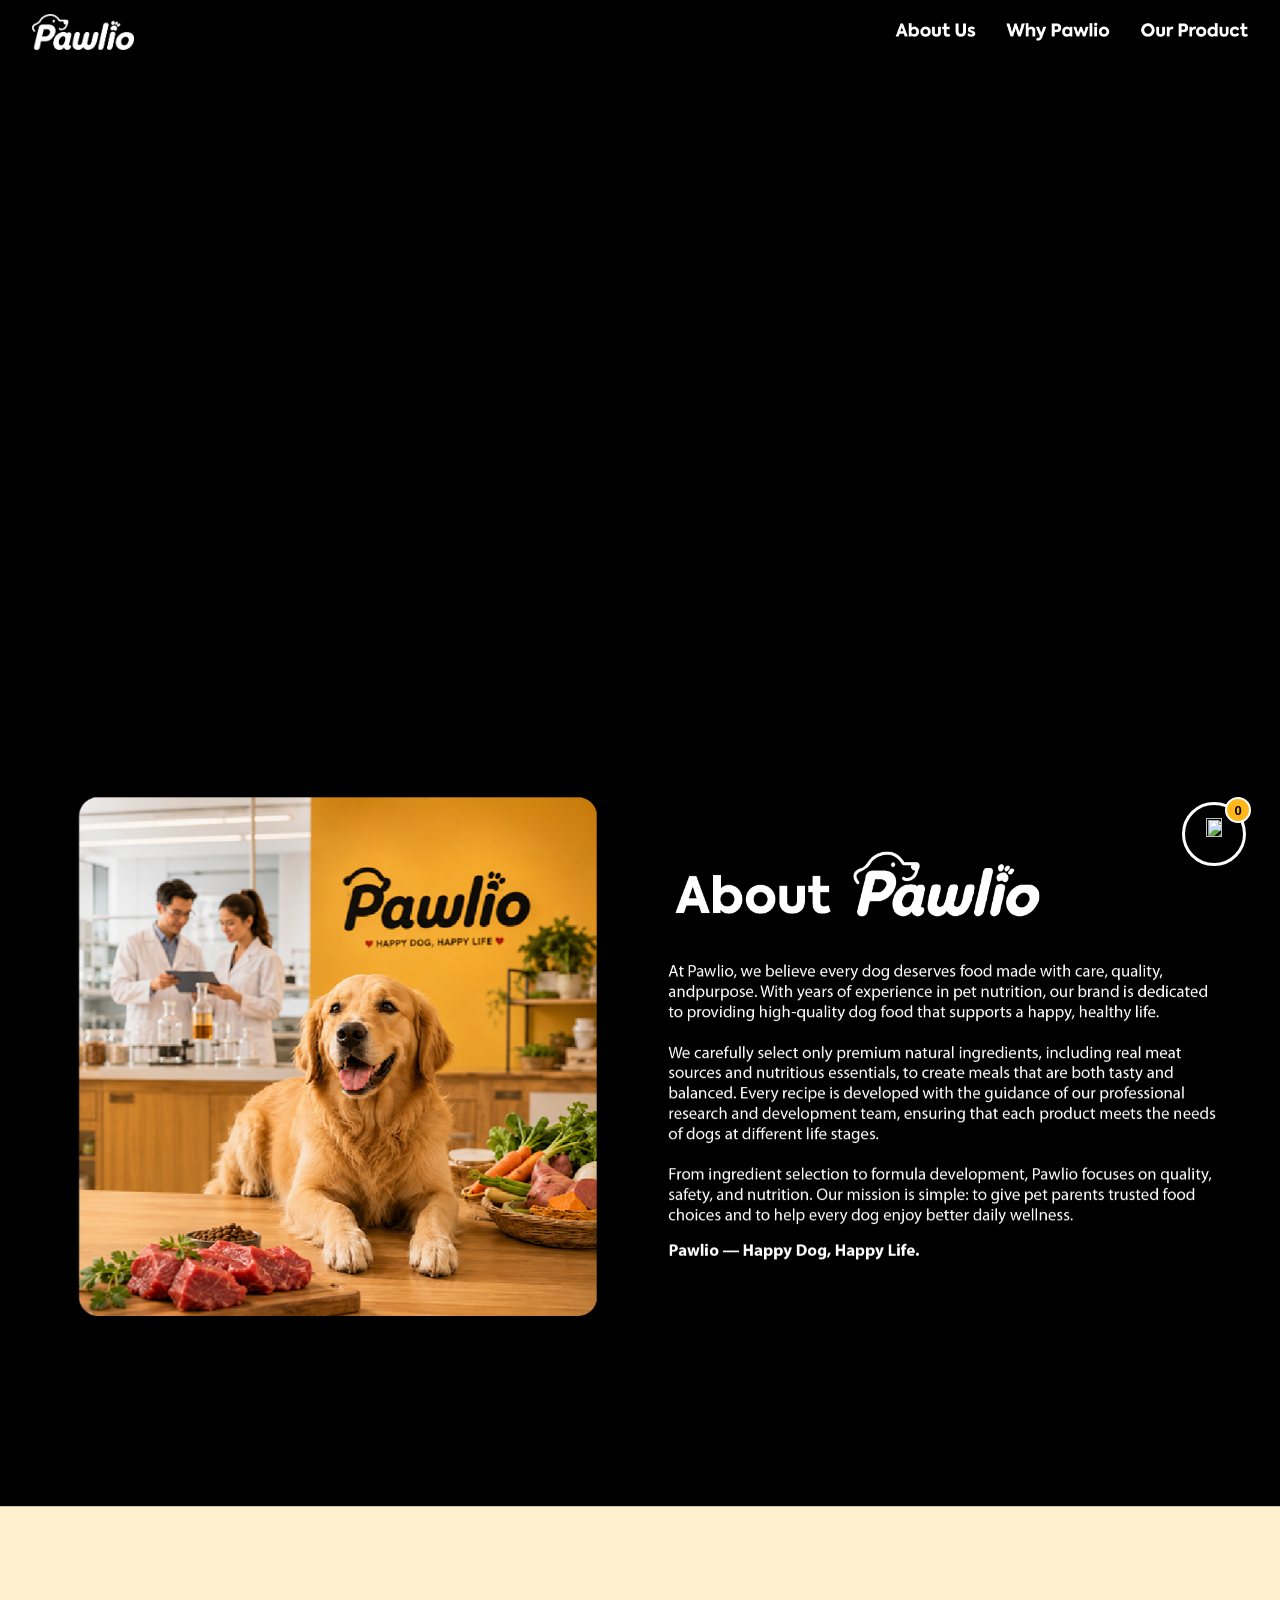
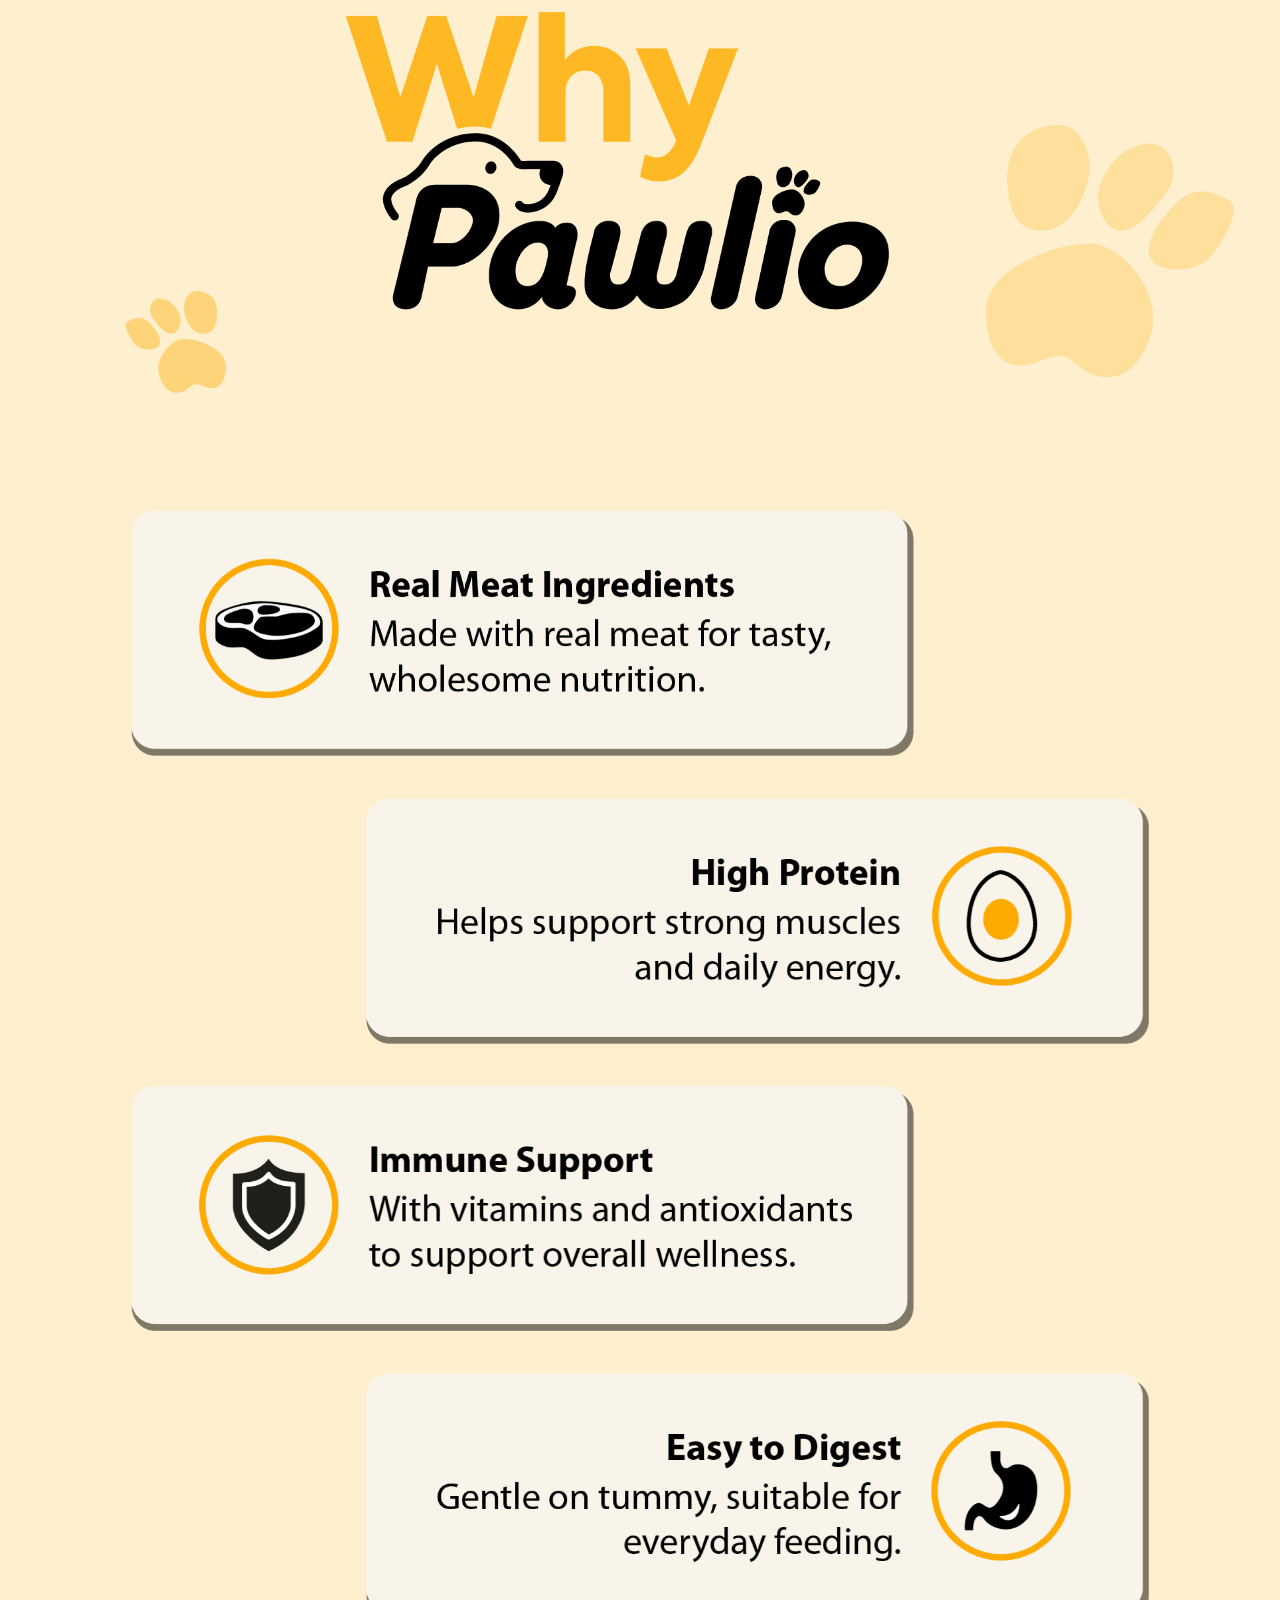
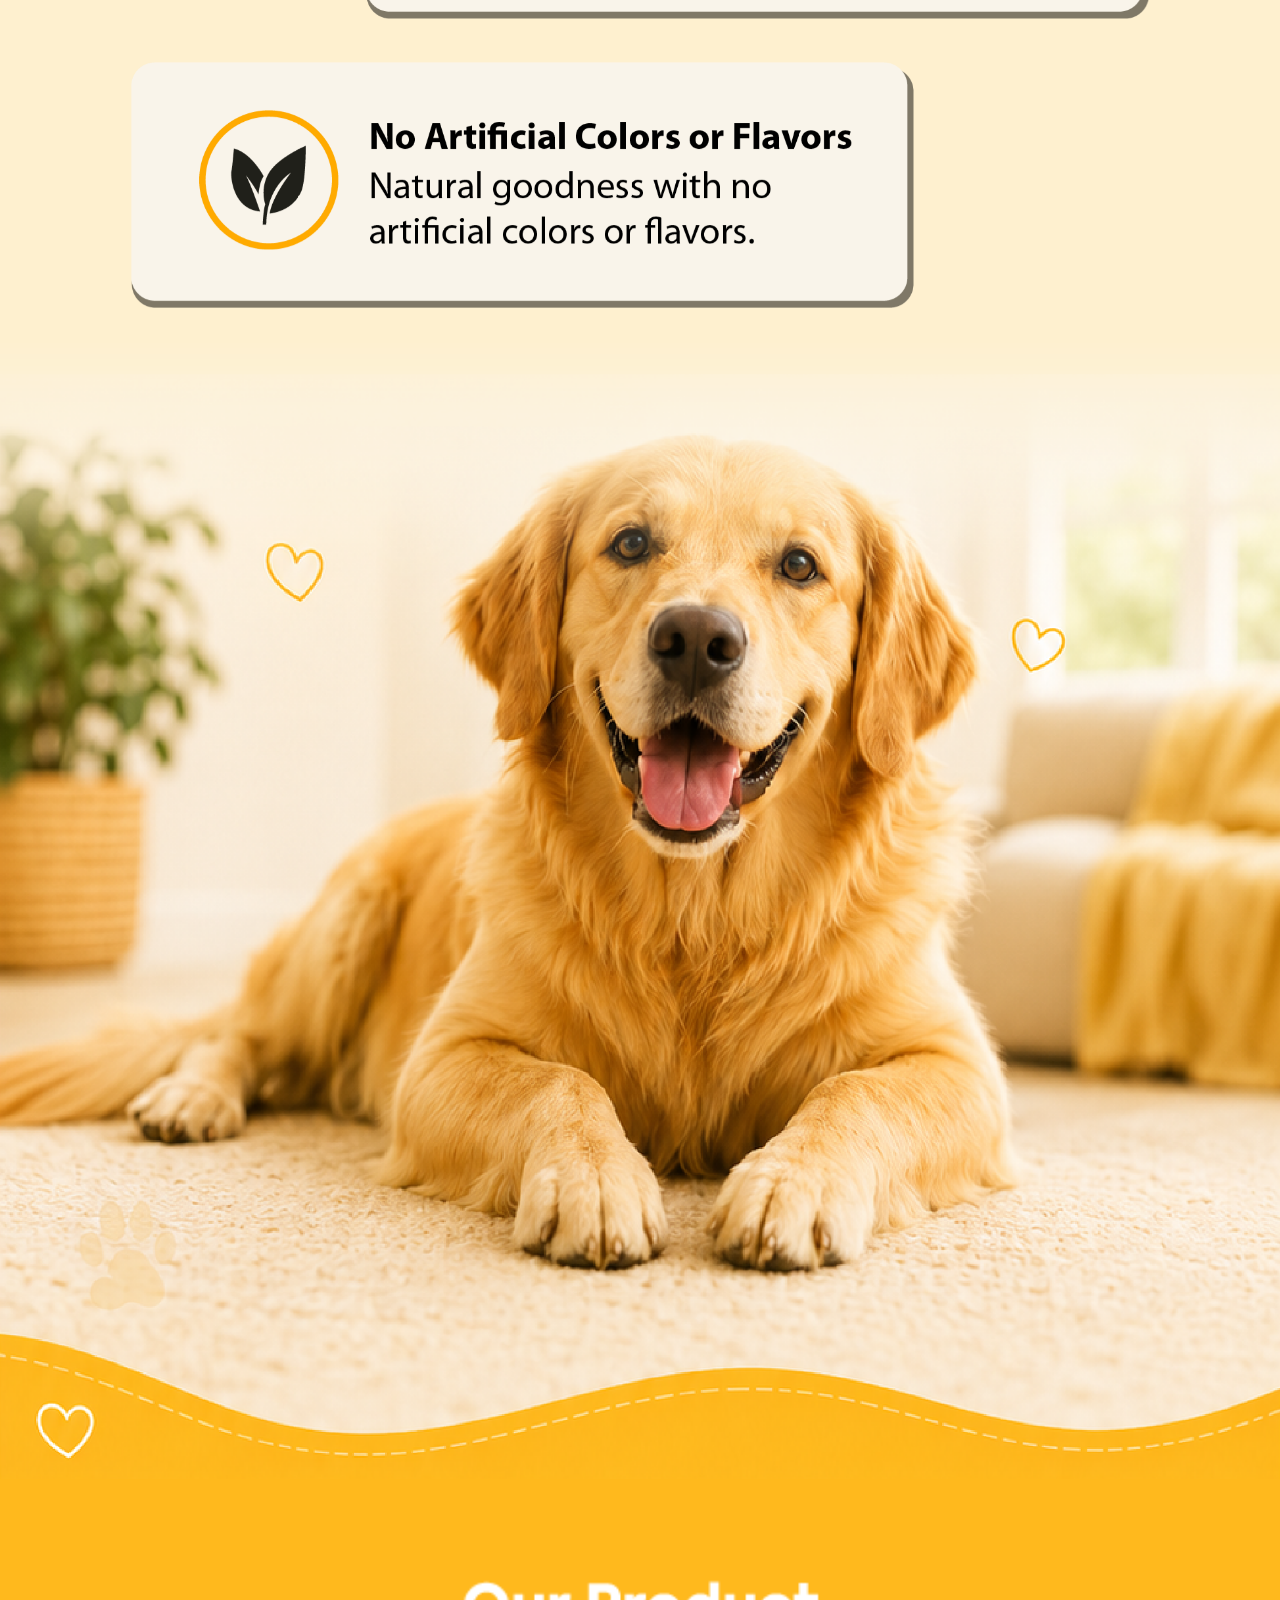
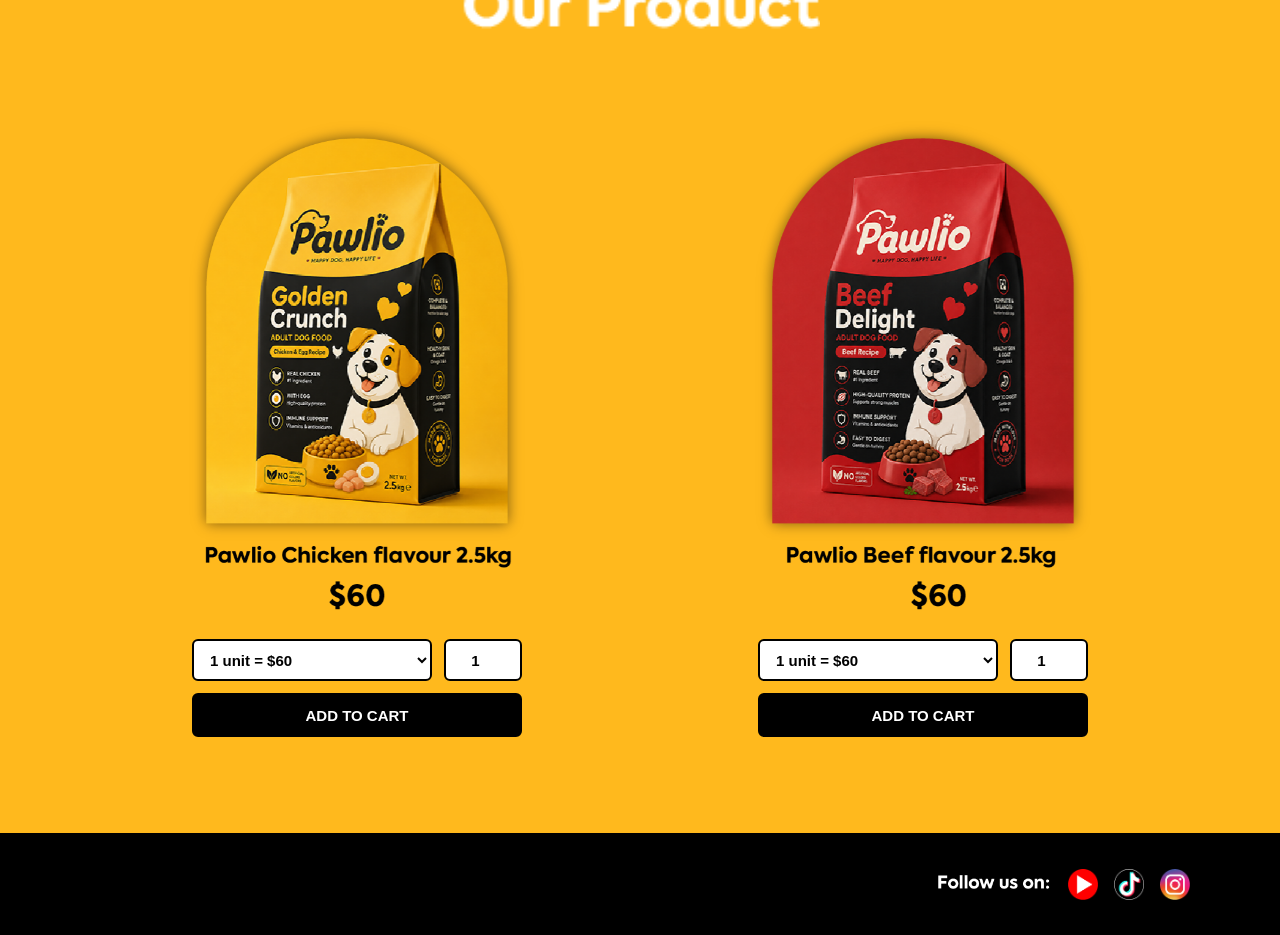
==== commit aa823a29: "Add files via upload" ====
--- a/index.html
+++ b/index.html
@@ -362,14 +362,75 @@
       transform: translateY(-2px);
     }
 
+    .floating-cart {
+      position: fixed;
+      right: clamp(18px, 3vw, 34px);
+      bottom: clamp(18px, 3vw, 34px);
+      z-index: 30;
+    }
+
+    .cart-toggle {
+      position: relative;
+      display: inline-flex;
+      align-items: center;
+      justify-content: center;
+      width: clamp(58px, 5vw, 72px);
+      height: clamp(58px, 5vw, 72px);
+      border: 3px solid var(--white);
+      border-radius: 50%;
+      background: var(--black);
+      color: var(--white);
+      cursor: pointer;
+      line-height: 1;
+      box-shadow: 0 12px 28px rgba(0, 0, 0, 0.35);
+      transition: opacity 180ms ease, transform 180ms ease;
+    }
+
+    .cart-toggle:hover,
+    .cart-toggle:focus-visible {
+      opacity: 0.9;
+      transform: translateY(-2px);
+    }
+
+    .cart-count {
+      position: absolute;
+      top: -8px;
+      right: -8px;
+      display: grid;
+      place-items: center;
+      min-width: 26px;
+      height: 26px;
+      padding: 0 7px;
+      border: 2px solid var(--white);
+      border-radius: 999px;
+      background: #ffb71b;
+      color: var(--black);
+      font: 800 13px/1 Arial, Helvetica, sans-serif;
+    }
+
+    .cart-icon {
+      display: block;
+      width: 58%;
+      height: 58%;
+      object-fit: contain;
+    }
+
     .cart-box {
-      width: min(100%, 760px);
-      margin-top: 44px;
+      position: absolute;
+      right: 0;
+      bottom: calc(100% + 16px);
+      display: none;
+      width: min(88vw, 390px);
       padding: 20px;
       border: 3px solid var(--black);
       border-radius: 8px;
-      background: rgba(255, 255, 255, 0.92);
+      background: rgba(255, 255, 255, 0.97);
       color: var(--black);
+      box-shadow: 0 18px 45px rgba(0, 0, 0, 0.3);
+    }
+
+    .floating-cart.is-open .cart-box {
+      display: block;
     }
 
     .cart-heading {
@@ -636,8 +697,8 @@
           <img class="product-img" src="images/chicken.png" alt="Pawlio chicken product">
           <div class="product-options">
             <select class="product-select" aria-label="Chicken product option">
-              <option value="single" data-price-id="price_1TeQGbHzqKH9HNrFGi6LwfW6">Single</option>
-              <option value="package" data-price-id="price_1TeQGbHzqKH9HNrFhn2V78e1">Package</option>
+              <option value="single" data-price-id="price_1TeQGbHzqKH9HNrFGi6LwfW6">1 unit = $60</option>
+              <option value="package" data-price-id="price_1TeQGbHzqKH9HNrFhn2V78e1">2 units = $108</option>
             </select>
             <input class="quantity-input" type="number" min="1" value="1" aria-label="Chicken quantity">
             <button class="add-cart-button" type="button" data-name="Chicken" data-product-id="prod_UdhfwcnhacvTvO">Add to cart</button>
@@ -647,20 +708,13 @@
           <img class="product-img" src="images/beef.png" alt="Pawlio beef product">
           <div class="product-options">
             <select class="product-select" aria-label="Beef product option">
-              <option value="single" data-price-id="price_1TeQI0HzqKH9HNrFgZCCDn9i">Single</option>
-              <option value="package" data-price-id="price_1TeQO2HzqKH9HNrFMUZvzdcr">Package</option>
+              <option value="single" data-price-id="price_1TeQI0HzqKH9HNrFgZCCDn9i">1 unit = $60</option>
+              <option value="package" data-price-id="price_1TeQO2HzqKH9HNrFMUZvzdcr">2 units = $108</option>
             </select>
             <input class="quantity-input" type="number" min="1" value="1" aria-label="Beef quantity">
             <button class="add-cart-button" type="button" data-name="Beef" data-product-id="prod_UdhhToZZBuwtlW">Add to cart</button>
           </div>
         </div>
-      </div>
-      <div class="cart-box" aria-live="polite">
-        <h2 class="cart-heading">Cart</h2>
-        <div class="cart-items" id="cart-items">
-          <div class="cart-empty">Your cart is empty</div>
-        </div>
-        <button class="checkout-button" id="checkout-button" type="button" disabled>Checkout</button>
       </div>
     </section>
 
@@ -680,6 +734,20 @@
     </section>
   </main>
 
+  <div class="floating-cart" id="floating-cart">
+    <button class="cart-toggle" id="cart-toggle" type="button" aria-label="Open cart" aria-expanded="false">
+      <img class="cart-icon" src="images/cart.png" alt="">
+      <span class="cart-count" id="cart-count">0</span>
+    </button>
+    <div class="cart-box" aria-live="polite">
+      <h2 class="cart-heading">Cart</h2>
+      <div class="cart-items" id="cart-items">
+        <div class="cart-empty">Your cart is empty</div>
+      </div>
+      <button class="checkout-button" id="checkout-button" type="button" disabled>Checkout Now</button>
+    </div>
+  </div>
+
   <script>
     const animatedSections = document.querySelectorAll('.about-section, .why-item');
 
@@ -698,6 +766,9 @@
     animatedSections.forEach((section) => revealOnScroll.observe(section));
 
     const cart = [];
+    const floatingCart = document.querySelector('#floating-cart');
+    const cartToggle = document.querySelector('#cart-toggle');
+    const cartCount = document.querySelector('#cart-count');
     const cartItems = document.querySelector('#cart-items');
     const checkoutButton = document.querySelector('#checkout-button');
 
@@ -706,7 +777,14 @@
         return;
       }
 
+      const totalItems = cart.reduce((total, item) => total + item.quantity, 0);
+
+      if (cartCount) {
+        cartCount.textContent = String(totalItems);
+      }
+
       checkoutButton.disabled = cart.length === 0;
+      checkoutButton.textContent = 'Checkout Now';
 
       if (cart.length === 0) {
         cartItems.innerHTML = '<div class="cart-empty">Your cart is empty</div>';
@@ -720,6 +798,20 @@
         </div>
       `).join('');
     };
+
+    const setCartOpen = (isOpen) => {
+      if (!floatingCart || !cartToggle) {
+        return;
+      }
+
+      floatingCart.classList.toggle('is-open', isOpen);
+      cartToggle.setAttribute('aria-expanded', String(isOpen));
+      cartToggle.setAttribute('aria-label', isOpen ? 'Close cart' : 'Open cart');
+    };
+
+    cartToggle?.addEventListener('click', () => {
+      setCartOpen(!floatingCart.classList.contains('is-open'));
+    });
 
     document.querySelectorAll('.add-cart-button').forEach((button) => {
       button.addEventListener('click', () => {
@@ -746,6 +838,7 @@
 
         quantityInput.value = '1';
         renderCart();
+        setCartOpen(true);
       });
     });
 
@@ -758,6 +851,16 @@
 
       cart.splice(Number.parseInt(removeButton.dataset.cartIndex, 10), 1);
       renderCart();
+    });
+
+    document.addEventListener('click', (event) => {
+      if (!floatingCart?.classList.contains('is-open')) {
+        return;
+      }
+
+      if (!floatingCart.contains(event.target)) {
+        setCartOpen(false);
+      }
     });
 
     checkoutButton?.addEventListener('click', async () => {
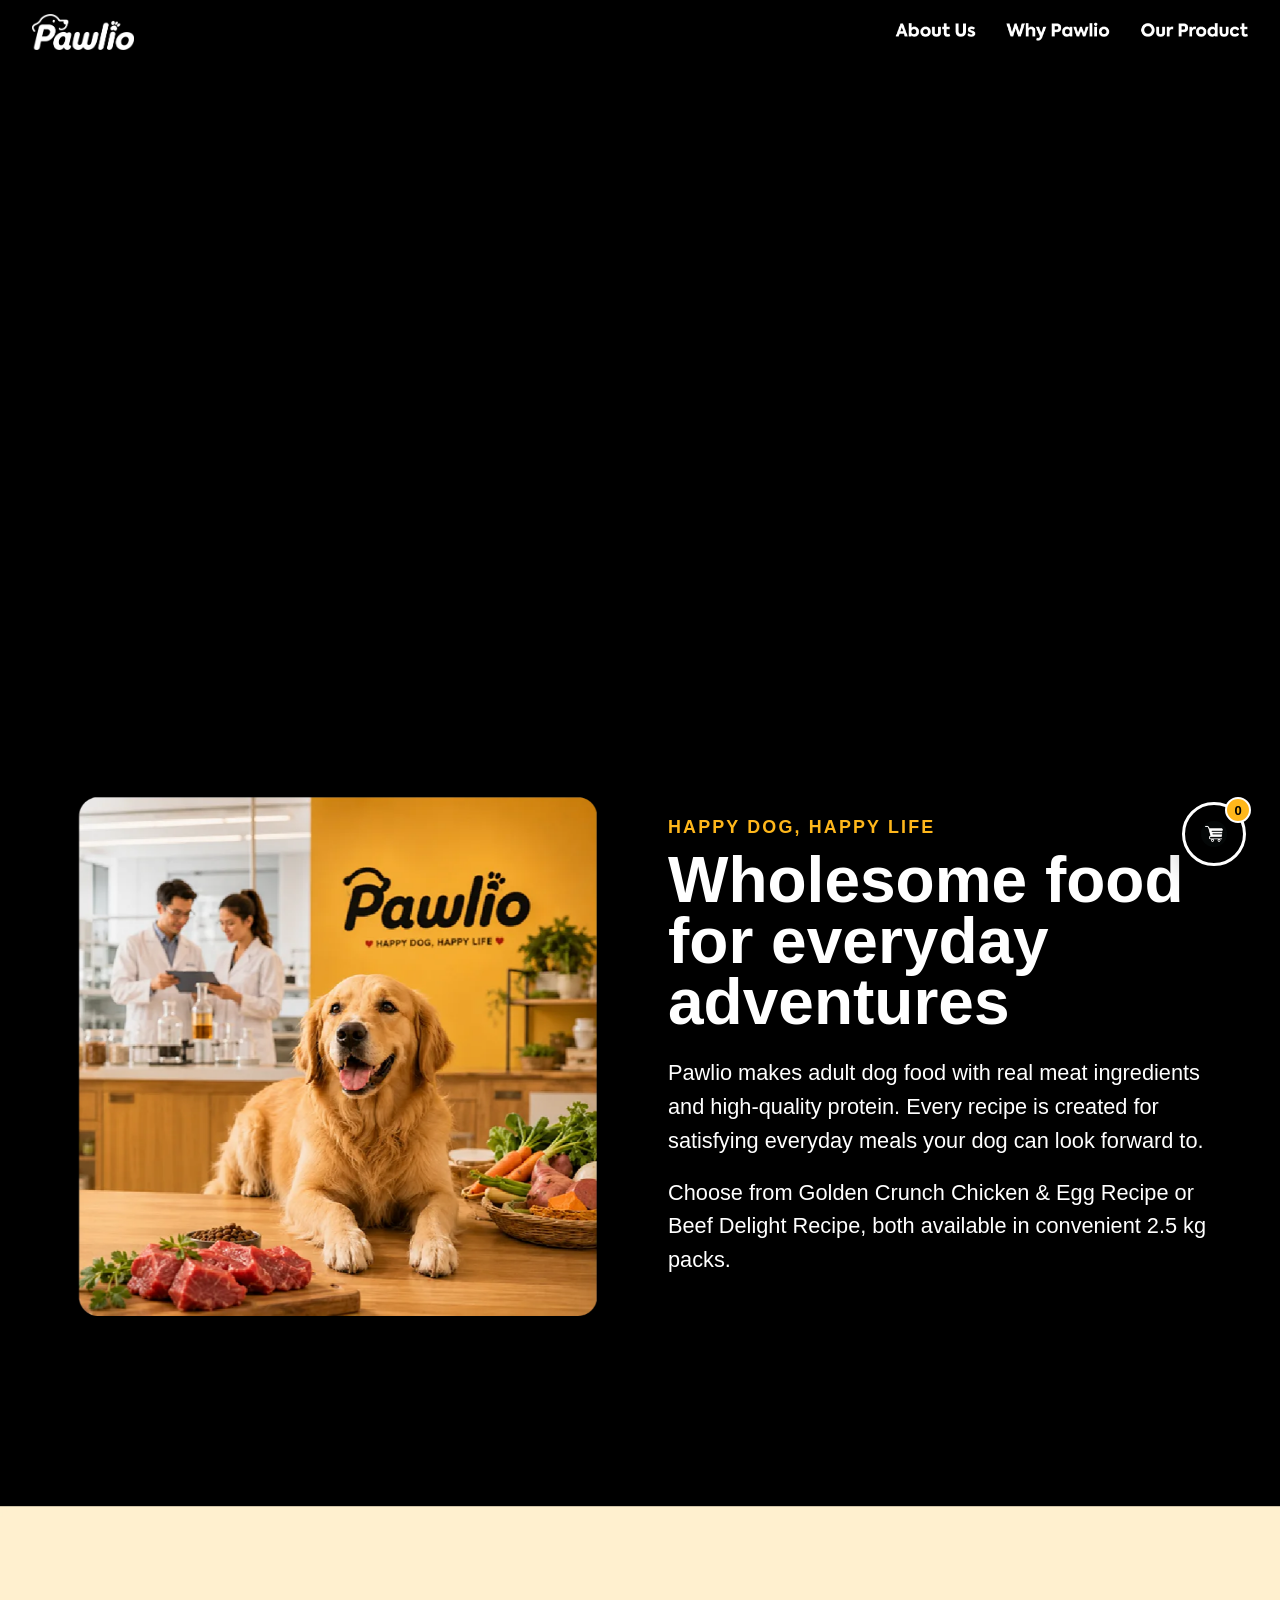
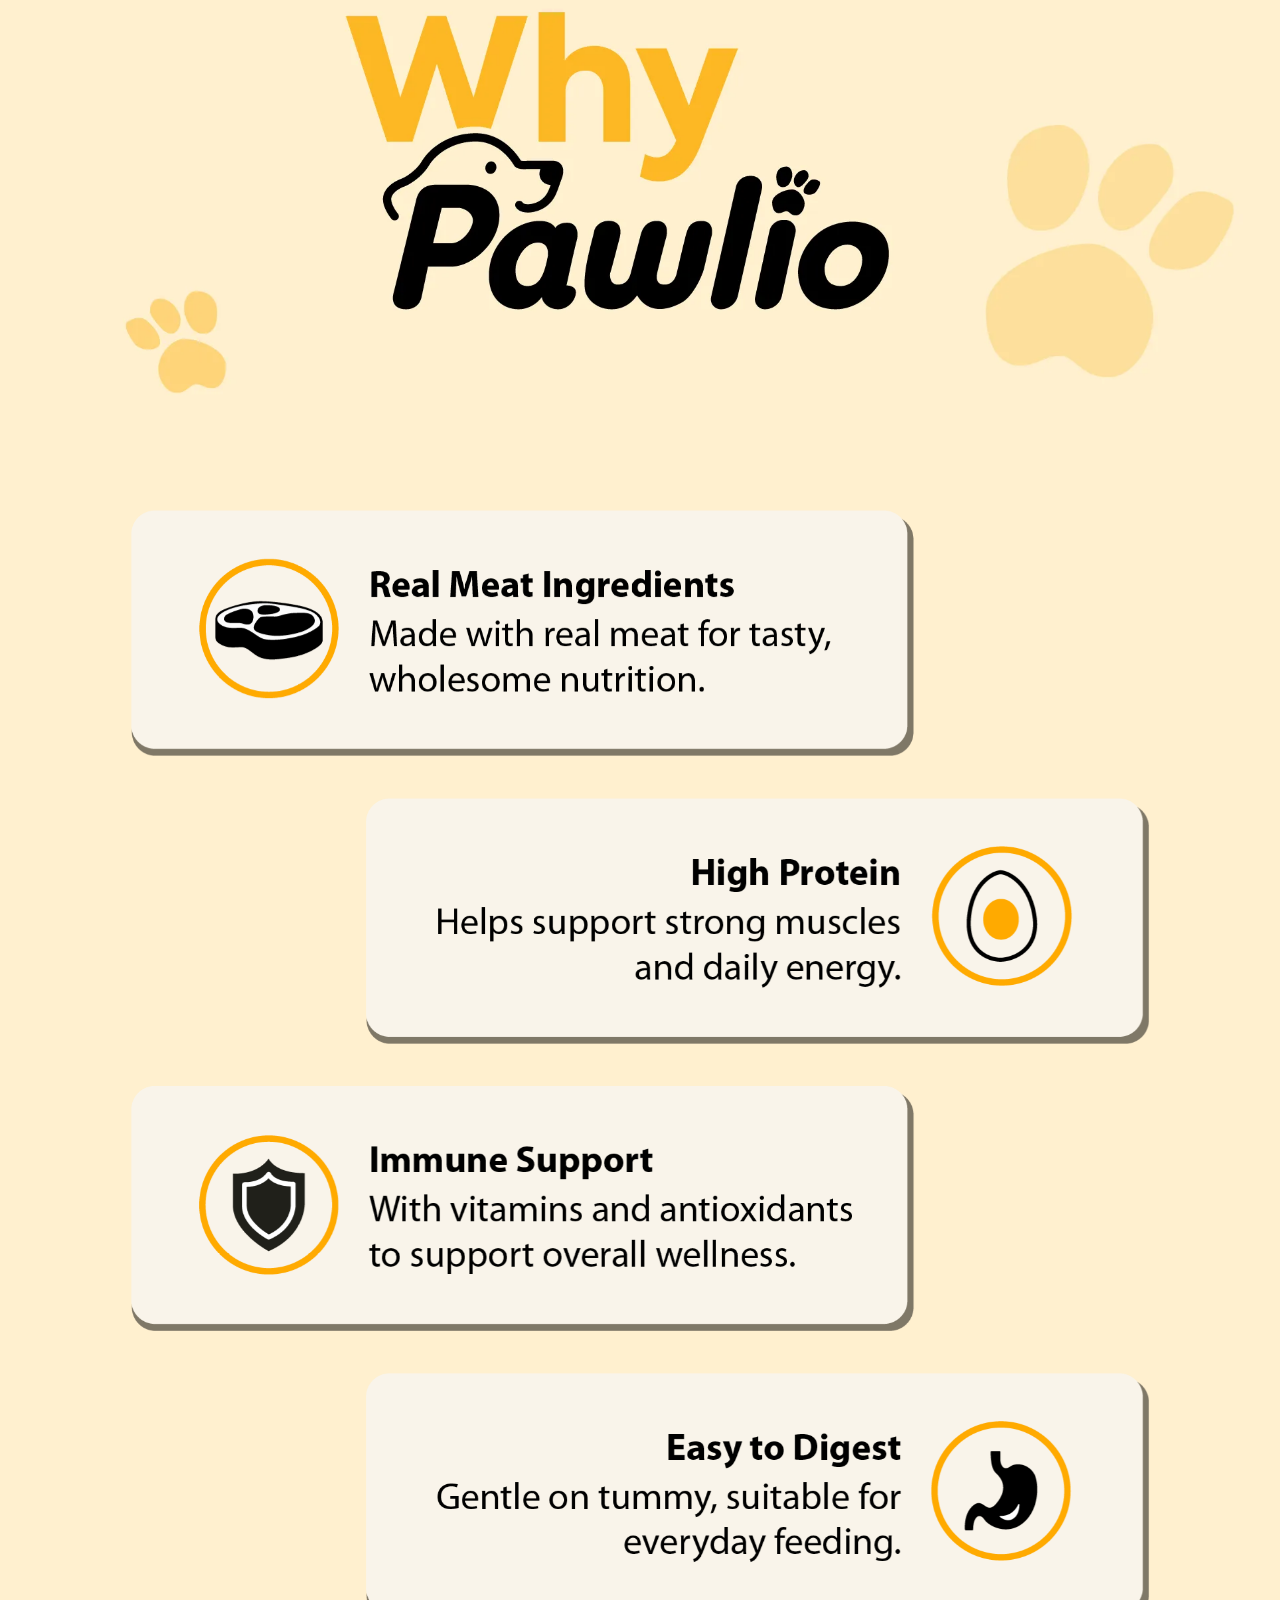
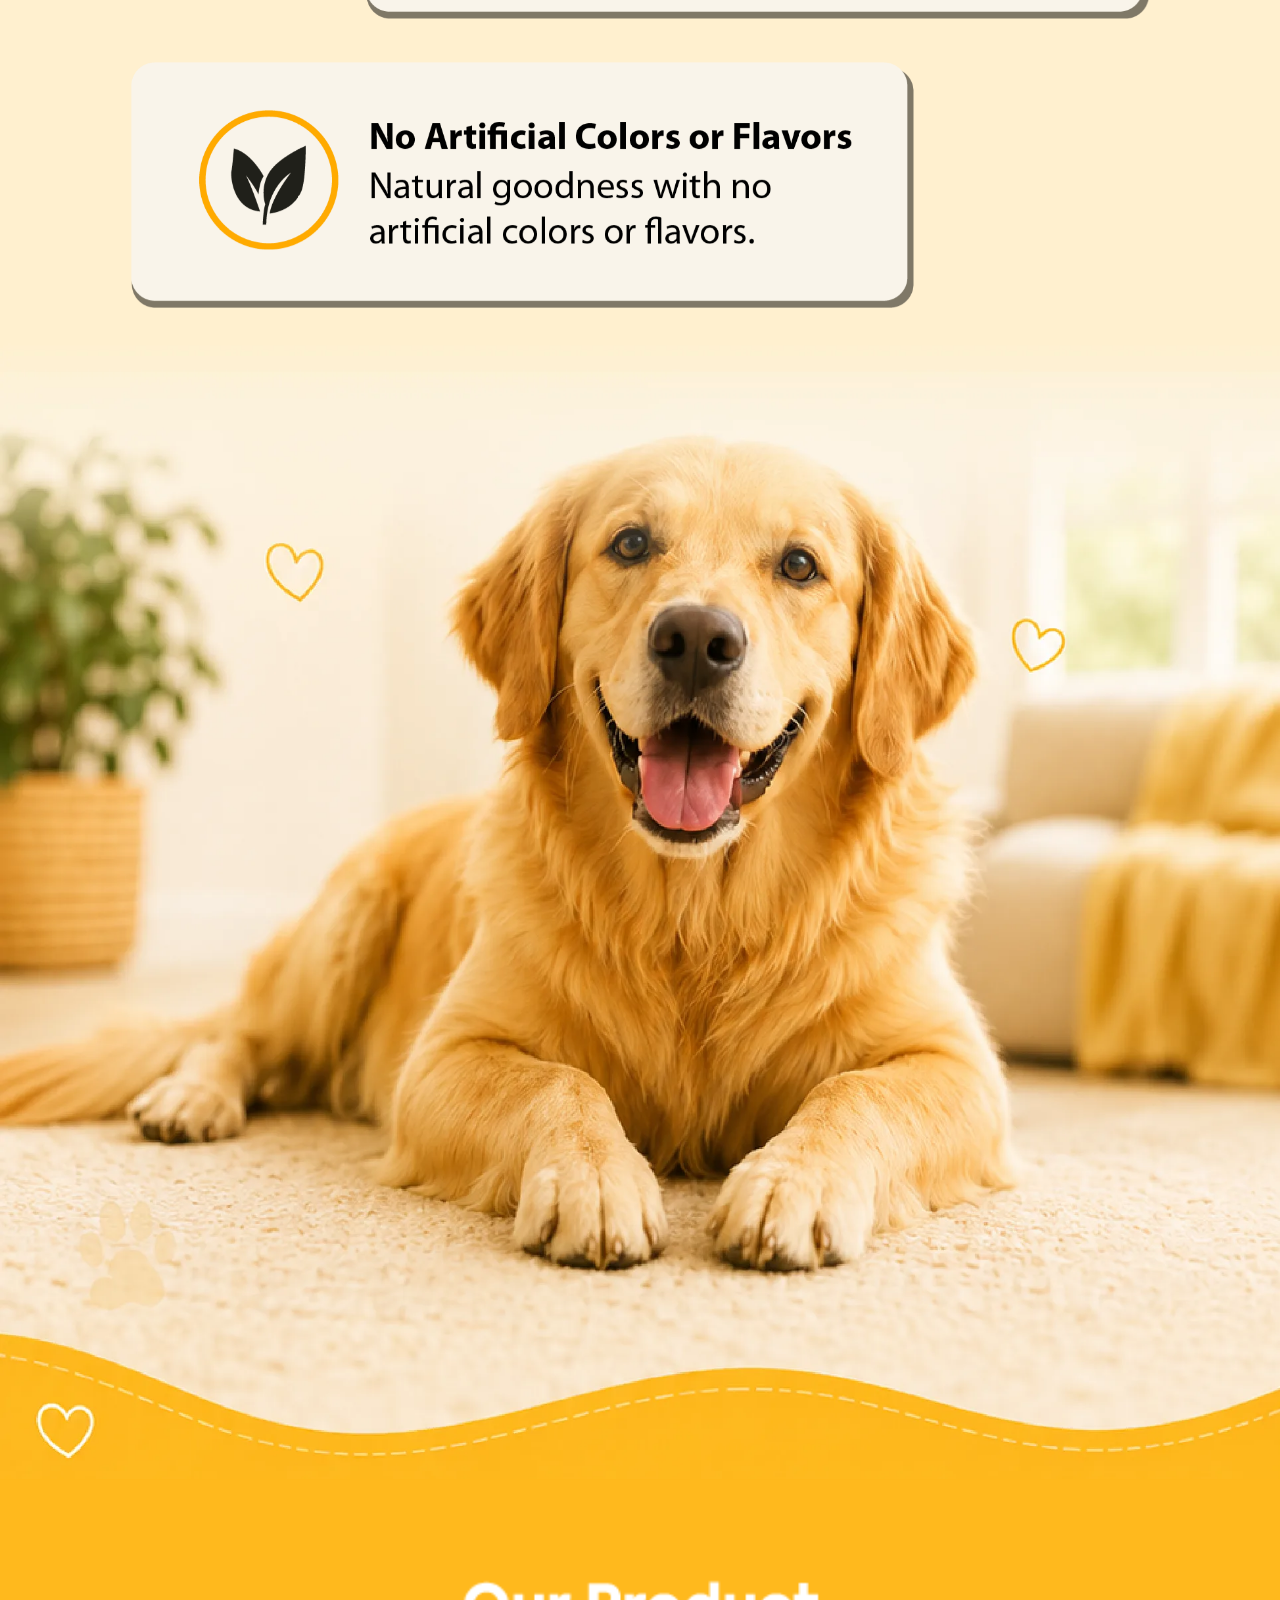
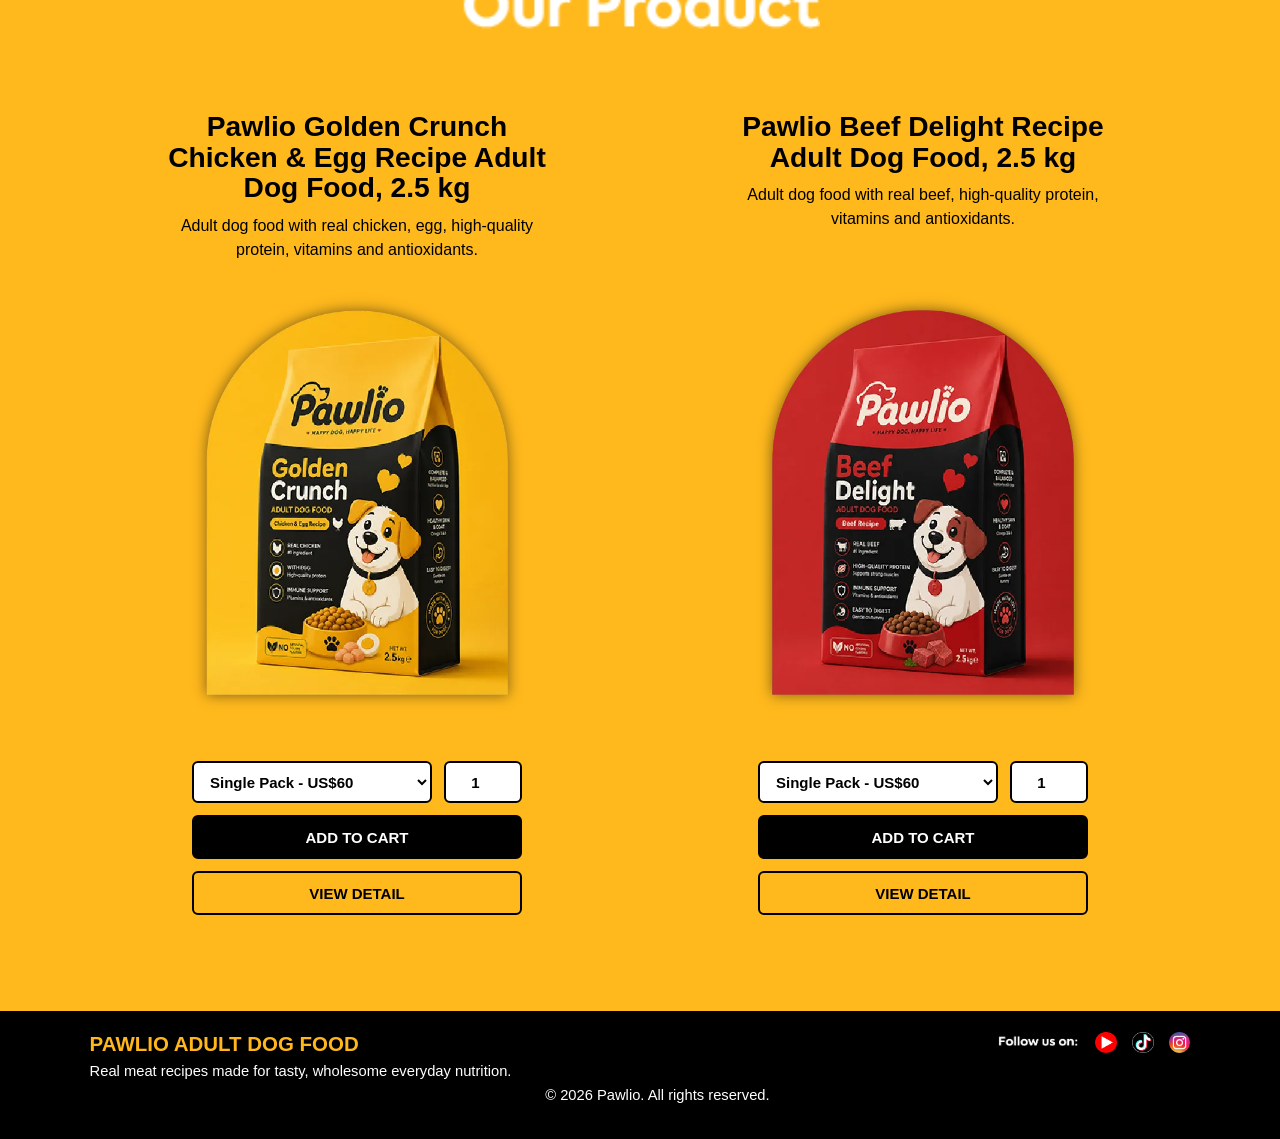
==== commit 3ecc212b: "Add files via upload" ====
--- a/index.html
+++ b/index.html
@@ -1,9 +1,24 @@
-<!doctype html>
+<!DOCTYPE html>
 <html lang="en">
 <head>
   <meta charset="utf-8">
   <meta name="viewport" content="width=device-width, initial-scale=1">
-  <title>Pawlio</title>
+  <title>Pawlio Adult Dog Food | Real Meat, High Protein Recipes</title>
+  <meta name="description" content="Discover Pawlio adult dog food made with real meat, high-quality protein, vitamins and antioxidants. Shop Golden Crunch Chicken & Egg and Beef Delight recipes.">
+  <meta name="robots" content="index, follow, max-image-preview:large">
+  <meta name="theme-color" content="#000000">
+  <meta property="og:type" content="website">
+  <meta property="og:site_name" content="Pawlio">
+  <meta property="og:title" content="Pawlio Adult Dog Food | Happy Dog, Happy Life">
+  <meta property="og:description" content="Adult dog food made with real meat, high-quality protein, vitamins and antioxidants. Explore Pawlio's chicken and beef recipes.">
+  <meta property="og:image" content="images/2pack_hero.jpg">
+  <meta property="og:image:alt" content="Pawlio Golden Crunch and Beef Delight adult dog food packs">
+  <meta name="twitter:card" content="summary_large_image">
+  <meta name="twitter:title" content="Pawlio Adult Dog Food">
+  <meta name="twitter:description" content="Real meat adult dog food in Golden Crunch Chicken & Egg and Beef Delight recipes.">
+  <meta name="twitter:image" content="images/2pack_hero.jpg">
+  <link rel="canonical" href="/">
+  <link rel="preload" as="image" href="images/webp/gcpack_hero.webp" type="image/webp" fetchpriority="high">
   <style>
     :root {
       --nav-height: clamp(48px, 5vw, 96px);
@@ -25,6 +40,18 @@
       background: var(--black);
       color: var(--white);
       font-family: Arial, Helvetica, sans-serif;
+    }
+
+    .visually-hidden {
+      position: absolute;
+      width: 1px;
+      height: 1px;
+      padding: 0;
+      margin: -1px;
+      overflow: hidden;
+      clip: rect(0, 0, 0, 0);
+      white-space: nowrap;
+      border: 0;
     }
 
     .site-header {
@@ -69,6 +96,63 @@
       gap: clamp(18px, 2.35vw, 45px);
     }
 
+    .menu-toggle {
+      display: none;
+      grid-area: toggle;
+      align-items: center;
+      justify-content: center;
+      width: 44px;
+      height: 44px;
+      padding: 10px;
+      border: 2px solid var(--white);
+      border-radius: 6px;
+      background: transparent;
+      color: var(--white);
+      cursor: pointer;
+    }
+
+    .menu-icon,
+    .menu-icon::before,
+    .menu-icon::after {
+      display: block;
+      width: 20px;
+      height: 2px;
+      border-radius: 999px;
+      background: currentColor;
+      transition: transform 180ms ease, opacity 180ms ease;
+    }
+
+    .menu-icon {
+      position: relative;
+    }
+
+    .menu-icon::before,
+    .menu-icon::after {
+      position: absolute;
+      left: 0;
+      content: "";
+    }
+
+    .menu-icon::before {
+      transform: translateY(-7px);
+    }
+
+    .menu-icon::after {
+      transform: translateY(7px);
+    }
+
+    .site-header.menu-open .menu-icon {
+      background: transparent;
+    }
+
+    .site-header.menu-open .menu-icon::before {
+      transform: rotate(45deg);
+    }
+
+    .site-header.menu-open .menu-icon::after {
+      transform: rotate(-45deg);
+    }
+
     .social-links {
       grid-area: social;
       justify-content: flex-end;
@@ -76,19 +160,68 @@
     }
 
     .footer-social-section {
-      display: flex;
-      justify-content: flex-end;
-      align-items: center;
-      min-height: clamp(72px, 8vw, 120px);
-      padding: clamp(18px, 2.6vw, 36px) clamp(24px, 7vw, 110px);
+      display: grid;
+      grid-template-columns: minmax(0, 1fr) auto;
+      gap: 40px;
+      align-items: start;
+      min-height: clamp(110px, 10vw, 150px);
+      padding: clamp(14px, 1.6vw, 24px) clamp(24px, 7vw, 110px);
       background: var(--black);
+    }
+
+    .footer-contact {
+      display: grid;
+      grid-template-columns: repeat(2, minmax(0, max-content));
+      align-items: start;
+      gap: 24px;
+      column-gap: clamp(48px, 7vw, 120px);
+    }
+
+    .footer-contact-group {
+      display: grid;
+      gap: 7px;
+    }
+
+    .footer-heading {
+      margin: 0 0 4px;
+      color: #ffb71b;
+      font-size: clamp(13px, 1.6vw, 21px);
+      line-height: 1.2;
+      text-transform: uppercase;
+    }
+
+    .footer-contact p {
+      margin: 0;
+      font-size: clamp(10px, 1.15vw, 13px);
+      line-height: 1.5;
+    }
+
+    .footer-contact a {
+      color: var(--white);
+      text-decoration: none;
+    }
+
+    .footer-contact a:hover,
+    .footer-contact a:focus-visible {
+      text-decoration: underline;
     }
 
     .footer-social-links {
       display: flex;
       align-items: center;
       justify-content: flex-end;
+      align-self: start;
+      justify-self: end;
       gap: clamp(12px, 1.2vw, 22px);
+    }
+
+    .footer-social-links .follow-img {
+      height: clamp(13px, 1.19vw, 22px);
+    }
+
+    .footer-social-links .social-img {
+      width: clamp(20px, 1.68vw, 32px);
+      height: clamp(20px, 1.68vw, 32px);
     }
 
     .image-link {
@@ -189,7 +322,31 @@
     }
 
     .about-copy {
+      flex-direction: column;
+      align-items: flex-start;
       transform: translateX(90px);
+    }
+
+    .section-kicker {
+      margin: 0 0 12px;
+      color: #ffb71b;
+      font-size: clamp(14px, 1.4vw, 18px);
+      font-weight: 800;
+      letter-spacing: 0.12em;
+      text-transform: uppercase;
+    }
+
+    .about-heading {
+      margin: 0 0 24px;
+      font-size: clamp(36px, 5vw, 72px);
+      line-height: 0.95;
+    }
+
+    .about-copy p:not(.section-kicker) {
+      max-width: 620px;
+      margin: 0 0 18px;
+      font-size: clamp(17px, 1.7vw, 23px);
+      line-height: 1.55;
     }
 
     .about-section.is-visible .about-visual,
@@ -218,7 +375,7 @@
       position: relative;
       min-height: auto;
       aspect-ratio: 1928 / 4789;
-      background: var(--black) url("images/whyus.png") center top / 100% 100% no-repeat;
+      background: var(--black) url("images/webp/whyus.webp") center top / 100% 100% no-repeat;
       overflow: hidden;
     }
 
@@ -293,6 +450,27 @@
       width: min(100%, 420px);
     }
 
+    .product-info {
+      width: min(100%, 390px);
+      min-height: 154px;
+      margin-top: 18px;
+      color: var(--black);
+      text-align: center;
+    }
+
+    .product-info h3 {
+      margin: 0 0 10px;
+      font-size: clamp(22px, 2.2vw, 30px);
+      line-height: 1.1;
+    }
+
+    .product-info p {
+      margin: 0 auto;
+      max-width: 370px;
+      font-size: 16px;
+      line-height: 1.5;
+    }
+
     .product-title {
       display: block;
       width: min(48vw, 360px);
@@ -306,12 +484,6 @@
       width: min(100%, 390px);
       height: auto;
       object-fit: contain;
-      animation: productFloat 4.6s ease-in-out infinite;
-      will-change: transform;
-    }
-
-    .product-card:nth-child(2) .product-img {
-      animation-delay: 1.2s;
     }
 
     .product-options {
@@ -354,6 +526,48 @@
 
     .add-cart-button {
       grid-column: 1 / -1;
+    }
+
+    .product-detail-link {
+      display: inline-flex;
+      align-items: center;
+      justify-content: center;
+      min-height: 44px;
+      width: min(100%, 330px);
+      margin-top: 12px;
+      border: 2px solid var(--black);
+      border-radius: 6px;
+      color: var(--black);
+      font-size: 15px;
+      font-weight: 800;
+      text-decoration: none;
+      text-transform: uppercase;
+      transition: background 180ms ease, color 180ms ease, transform 180ms ease;
+    }
+
+    .product-detail-link:hover,
+    .product-detail-link:focus-visible {
+      background: var(--black);
+      color: var(--white);
+      transform: translateY(-2px);
+    }
+
+    .footer-brand {
+      max-width: 680px;
+    }
+
+    .footer-brand p {
+      margin: 0;
+      font-size: clamp(12px, 1.15vw, 15px);
+      line-height: 1.6;
+    }
+
+    .footer-meta {
+      justify-self: end;
+      margin: 0;
+      font-size: clamp(11px, 1vw, 14px);
+      line-height: 1.5;
+      text-align: right;
     }
 
     .add-cart-button:hover,
@@ -482,17 +696,6 @@
       transform: none;
     }
 
-    @keyframes productFloat {
-      0%,
-      100% {
-        transform: translateY(0);
-      }
-
-      50% {
-        transform: translateY(-18px);
-      }
-    }
-
     @keyframes heroFade {
       0% {
         opacity: 0;
@@ -513,7 +716,7 @@
       .navbar {
         grid-template-columns: auto 1fr;
         grid-template-areas:
-          "brand nav";
+          "brand toggle";
         gap: 14px 20px;
         justify-items: stretch;
       }
@@ -522,9 +725,33 @@
         justify-self: start;
       }
 
+      .menu-toggle {
+        display: inline-flex;
+        justify-self: end;
+      }
+
       .nav-links {
-        justify-self: end;
-        justify-content: flex-end;
+        position: absolute;
+        top: 100%;
+        left: 0;
+        right: 0;
+        display: none;
+        flex-direction: column;
+        align-items: center;
+        justify-content: center;
+        gap: 24px;
+        padding: 28px 24px 32px;
+        border-top: 1px solid rgba(255, 255, 255, 0.16);
+        background: rgba(0, 0, 0, 0.97);
+        box-shadow: 0 18px 30px rgba(0, 0, 0, 0.28);
+      }
+
+      .site-header.menu-open .nav-links {
+        display: flex;
+      }
+
+      .nav-links .nav-img {
+        height: clamp(22px, 3vw, 30px);
       }
 
       .social-links {
@@ -533,13 +760,29 @@
       }
 
       .footer-social-section {
+        grid-template-columns: 1fr;
+        justify-items: center;
+        text-align: center;
+        padding-inline: 28px;
+      }
+
+      .footer-contact {
+        grid-template-columns: repeat(2, minmax(0, max-content));
+      }
+
+      .footer-social-links {
         justify-content: center;
-        padding-inline: 28px;
-      }
-
-      .nav-links {
-        flex-wrap: wrap;
-        gap: 18px 24px;
+        justify-self: center;
+      }
+
+      .footer-meta {
+        justify-self: center;
+        text-align: center;
+      }
+
+      .footer-social-links {
+        justify-content: center;
+        justify-self: center;
       }
 
       .about-section {
@@ -579,6 +822,10 @@
         width: min(100%, 320px);
       }
 
+      .product-info {
+        min-height: 178px;
+      }
+
     }
 
     @media (max-width: 560px) {
@@ -600,7 +847,7 @@
       }
 
       .nav-links {
-        gap: 10px 14px;
+        gap: 22px;
       }
 
       .social-links {
@@ -612,6 +859,19 @@
         height: clamp(28px, 7vw, 34px);
       }
 
+      .footer-contact {
+        grid-template-columns: 1fr;
+      }
+
+      .footer-social-links .follow-img {
+        height: clamp(12px, 3.15vw, 15px);
+      }
+
+      .footer-social-links .social-img {
+        width: clamp(20px, 4.9vw, 24px);
+        height: clamp(20px, 4.9vw, 24px);
+      }
+
       .about-section {
         gap: 30px;
         padding: 56px 18px;
@@ -633,7 +893,11 @@
 
       .product-display {
         grid-template-columns: 1fr;
-      gap: clamp(16px, 2vw, 38px);
+        gap: clamp(34px, 8vw, 56px);
+      }
+
+      .product-info {
+        min-height: 0;
       }
 
       .product-img {
@@ -649,7 +913,11 @@
         <img class="logo-img" src="images/Pawlio%20Logo_White.png" alt="Pawlio">
       </a>
 
-      <div class="nav-links" aria-label="Page sections">
+      <button class="menu-toggle" id="menu-toggle" type="button" aria-label="Open navigation menu" aria-controls="nav-links" aria-expanded="false">
+        <span class="menu-icon" aria-hidden="true"></span>
+      </button>
+
+      <div class="nav-links" id="nav-links">
         <a class="image-link" href="#about-us" aria-label="About us">
           <img class="nav-img" src="images/aboutus.png" alt="About us">
         </a>
@@ -665,73 +933,100 @@
   </header>
 
   <main id="top">
-    <section class="hero" aria-label="Pawlio product hero slideshow">
-      <img class="hero-slide" src="images/gcpack_hero.jpg" alt="Pawlio Green Chicken product pack">
-      <img class="hero-slide" src="images/bdpack_hero.jpg" alt="Pawlio Beef Duck product pack">
-      <img class="hero-slide" src="images/2pack_hero.jpg" alt="Pawlio two pack product display">
+    <section class="hero" aria-labelledby="hero-heading">
+      <div class="visually-hidden">
+        <h1 id="hero-heading">Pawlio Adult Dog Food Made with Real Meat</h1>
+        <p>Explore Golden Crunch Chicken &amp; Egg Recipe and Beef Delight Recipe for adult dogs.</p>
+      </div>
+      <img class="hero-slide" src="images/webp/gcpack_hero.webp" width="1928" height="816" alt="Pawlio Golden Crunch Chicken and Egg Recipe adult dog food pack" fetchpriority="high" decoding="async">
+      <img class="hero-slide" src="images/webp/bdpack_hero.webp" width="1928" height="816" alt="Pawlio Beef Delight Recipe adult dog food pack" decoding="async">
+      <img class="hero-slide" src="images/webp/2pack_hero.webp" width="1928" height="816" alt="Pawlio Golden Crunch and Beef Delight adult dog food packs" decoding="async">
     </section>
 
-    <section class="about-section" id="about-us" aria-label="About us">
+    <section class="about-section" id="about-us" aria-labelledby="about-heading">
       <div class="about-visual">
-        <img class="about-img" src="images/about.png" alt="About Pawlio">
+        <img class="about-img" src="images/webp/about.webp" width="764" height="764" alt="Pawlio dog food research and ingredient selection" loading="lazy" decoding="async">
       </div>
       <div class="about-copy">
-        <img class="about-writer-img" src="images/aboutwriter.png" alt="About Pawlio details">
+        <p class="section-kicker">Happy dog, happy life</p>
+        <h2 class="about-heading" id="about-heading">Wholesome food for everyday adventures</h2>
+        <p>Pawlio makes adult dog food with real meat ingredients and high-quality protein. Every recipe is created for satisfying everyday meals your dog can look forward to.</p>
+        <p>Choose from Golden Crunch Chicken &amp; Egg Recipe or Beef Delight Recipe, both available in convenient 2.5 kg packs.</p>
       </div>
     </section>
 
-    <section class="why-section" id="why-pawlio" aria-label="Why Pawlio">
+    <section class="why-section" id="why-pawlio" aria-labelledby="why-heading">
+      <div class="visually-hidden">
+        <h2 id="why-heading">Why Choose Pawlio Dog Food</h2>
+        <ul>
+          <li>Real meat ingredients for tasty, wholesome nutrition.</li>
+          <li>High-quality protein to support strong muscles and daily energy.</li>
+          <li>Vitamins and antioxidants to support overall wellness.</li>
+          <li>Easy-to-digest recipes suitable for everyday feeding.</li>
+          <li>No artificial colors or flavors.</li>
+        </ul>
+      </div>
       <div class="why-list">
-        <img class="why-item" src="images/why1.png" alt="Why Pawlio reason 1">
-        <img class="why-item" src="images/why2.png" alt="Why Pawlio reason 2">
-        <img class="why-item" src="images/why3.png" alt="Why Pawlio reason 3">
-        <img class="why-item" src="images/why4.png" alt="Why Pawlio reason 4">
-        <img class="why-item" src="images/why5.png" alt="Why Pawlio reason 5">
+        <img class="why-item" src="images/why1.png" width="1191" height="374" alt="" loading="lazy" decoding="async">
+        <img class="why-item" src="images/why2.png" width="1190" height="374" alt="" loading="lazy" decoding="async">
+        <img class="why-item" src="images/why3.png" width="1191" height="373" alt="" loading="lazy" decoding="async">
+        <img class="why-item" src="images/why4.png" width="1190" height="374" alt="" loading="lazy" decoding="async">
+        <img class="why-item" src="images/why5.png" width="1191" height="374" alt="" loading="lazy" decoding="async">
       </div>
     </section>
 
-    <section class="product-section" id="our-product" aria-label="Our product">
-      <img class="product-title" src="images/ourproduct.png" alt="Our product">
+    <section class="product-section" id="our-product" aria-labelledby="products-heading">
+      <h2 class="visually-hidden" id="products-heading">Shop Pawlio Adult Dog Food</h2>
+      <img class="product-title" src="images/ourproduct.png" alt="" loading="lazy" decoding="async">
       <div class="product-display">
-        <div class="product-card" data-product="chicken">
-          <img class="product-img" src="images/chicken.png" alt="Pawlio chicken product">
+        <article class="product-card" data-product="chicken">
+          <div class="product-info">
+            <h3>Pawlio Golden Crunch Chicken &amp; Egg Recipe Adult Dog Food, 2.5 kg</h3>
+            <p>Adult dog food with real chicken, egg, high-quality protein, vitamins and antioxidants.</p>
+          </div>
+          <img class="product-img" src="images/webp/chicken.webp" width="638" height="775" alt="Pawlio Golden Crunch Chicken and Egg Recipe adult dog food, 2.5 kg" loading="lazy" decoding="async">
           <div class="product-options">
             <select class="product-select" aria-label="Chicken product option">
-              <option value="single" data-price-id="price_1TeQGbHzqKH9HNrFGi6LwfW6">1 unit = $60</option>
-              <option value="package" data-price-id="price_1TeQGbHzqKH9HNrFhn2V78e1">2 units = $108</option>
+              <option value="single" data-price-id="price_1TeQGbHzqKH9HNrFGi6LwfW6" data-cart-name="Golden Crunch flavor 1-Pack">Single Pack - US$60</option>
+              <option value="package" data-price-id="price_1TeQGbHzqKH9HNrFhn2V78e1" data-cart-name="Golden Crunch flavor 2-Pack Bundle">2-Pack Bundle - US$108</option>
             </select>
             <input class="quantity-input" type="number" min="1" value="1" aria-label="Chicken quantity">
             <button class="add-cart-button" type="button" data-name="Chicken" data-product-id="prod_UdhfwcnhacvTvO">Add to cart</button>
           </div>
-        </div>
-        <div class="product-card" data-product="beef">
-          <img class="product-img" src="images/beef.png" alt="Pawlio beef product">
+          <a class="product-detail-link" href="golden-crunch.html">View Detail</a>
+        </article>
+        <article class="product-card" data-product="beef">
+          <div class="product-info">
+            <h3>Pawlio Beef Delight Recipe Adult Dog Food, 2.5 kg</h3>
+            <p>Adult dog food with real beef, high-quality protein, vitamins and antioxidants.</p>
+          </div>
+          <img class="product-img" src="images/webp/beef.webp" width="637" height="774" alt="Pawlio Beef Delight Recipe adult dog food, 2.5 kg" loading="lazy" decoding="async">
           <div class="product-options">
             <select class="product-select" aria-label="Beef product option">
-              <option value="single" data-price-id="price_1TeQI0HzqKH9HNrFgZCCDn9i">1 unit = $60</option>
-              <option value="package" data-price-id="price_1TeQO2HzqKH9HNrFMUZvzdcr">2 units = $108</option>
+              <option value="single" data-price-id="price_1TeQI0HzqKH9HNrFgZCCDn9i" data-cart-name="Beef & Delight flavor 1-Pack">Single Pack - US$60</option>
+              <option value="package" data-price-id="price_1TeQO2HzqKH9HNrFMUZvzdcr" data-cart-name="Beef & Delight flavor 2-Pack Bundle">2-Pack Bundle - US$108</option>
             </select>
             <input class="quantity-input" type="number" min="1" value="1" aria-label="Beef quantity">
             <button class="add-cart-button" type="button" data-name="Beef" data-product-id="prod_UdhhToZZBuwtlW">Add to cart</button>
           </div>
-        </div>
+          <a class="product-detail-link" href="beef-delight.html">View Detail</a>
+        </article>
       </div>
     </section>
 
-    <section class="footer-social-section" aria-label="Follow Pawlio">
-      <div class="footer-social-links" aria-label="Social links">
-        <img class="follow-img" src="images/follow.png" alt="Follow">
-        <a class="image-link" href="#" aria-label="YouTube">
-          <img class="social-img" src="images/yt.png" alt="YouTube">
-        </a>
-        <a class="image-link" href="#" aria-label="TikTok">
-          <img class="social-img" src="images/tiktok.png" alt="TikTok">
-        </a>
-        <a class="image-link" href="#" aria-label="Instagram">
-          <img class="social-img" src="images/ig.png" alt="Instagram">
-        </a>
+    <footer class="footer-social-section" aria-label="Pawlio contact and social links">
+      <div class="footer-brand">
+        <h2 class="footer-heading">Pawlio Adult Dog Food</h2>
+        <p>Real meat recipes made for tasty, wholesome everyday nutrition.</p>
+        <p class="footer-meta">&copy; 2026 Pawlio. All rights reserved.</p>
       </div>
-    </section>
+      <div class="footer-social-links" role="group" aria-label="Pawlio social media">
+        <img class="follow-img" src="images/follow.png" alt="Follow us">
+        <img class="social-img" src="images/yt.png" alt="Pawlio on YouTube">
+        <img class="social-img" src="images/tiktok.png" alt="Pawlio on TikTok">
+        <img class="social-img" src="images/ig.png" alt="Pawlio on Instagram">
+      </div>
+    </footer>
   </main>
 
   <div class="floating-cart" id="floating-cart">
@@ -766,12 +1061,53 @@
     animatedSections.forEach((section) => revealOnScroll.observe(section));
 
     const cart = [];
+    const siteHeader = document.querySelector('.site-header');
+    const menuToggle = document.querySelector('#menu-toggle');
+    const navLinks = document.querySelector('#nav-links');
     const floatingCart = document.querySelector('#floating-cart');
     const cartToggle = document.querySelector('#cart-toggle');
     const cartCount = document.querySelector('#cart-count');
     const cartItems = document.querySelector('#cart-items');
     const checkoutButton = document.querySelector('#checkout-button');
 
+    const setMenuOpen = (isOpen) => {
+      if (!siteHeader || !menuToggle) {
+        return;
+      }
+
+      siteHeader.classList.toggle('menu-open', isOpen);
+      menuToggle.setAttribute('aria-expanded', String(isOpen));
+      menuToggle.setAttribute('aria-label', isOpen ? 'Close navigation menu' : 'Open navigation menu');
+    };
+
+    menuToggle?.addEventListener('click', () => {
+      setMenuOpen(!siteHeader.classList.contains('menu-open'));
+    });
+
+    navLinks?.addEventListener('click', (event) => {
+      if (event.target.closest('a')) {
+        setMenuOpen(false);
+      }
+    });
+
+    document.addEventListener('click', (event) => {
+      if (siteHeader?.classList.contains('menu-open') && !siteHeader.contains(event.target)) {
+        setMenuOpen(false);
+      }
+    });
+
+    document.addEventListener('keydown', (event) => {
+      if (event.key === 'Escape') {
+        setMenuOpen(false);
+      }
+    });
+
+    window.addEventListener('resize', () => {
+      if (window.innerWidth > 980) {
+        setMenuOpen(false);
+      }
+    });
+
     const renderCart = () => {
       if (!cartItems || !checkoutButton) {
         return;
@@ -793,7 +1129,7 @@
 
       cartItems.innerHTML = cart.map((item, index) => `
         <div class="cart-item">
-          <span>${item.name} - ${item.optionLabel} x ${item.quantity}</span>
+          <span>${item.cartName} x ${item.quantity}</span>
           <button class="remove-cart-button" type="button" data-cart-index="${index}">Remove</button>
         </div>
       `).join('');
@@ -822,6 +1158,7 @@
         const quantity = Math.max(1, Number.parseInt(quantityInput.value, 10) || 1);
         const priceId = selectedOption.dataset.priceId;
         const optionLabel = selectedOption.textContent.trim();
+        const cartName = selectedOption.dataset.cartName;
         const existingItem = cart.find((item) => item.priceId === priceId);
 
         if (existingItem) {
@@ -832,6 +1169,7 @@
             productId: button.dataset.productId,
             priceId,
             optionLabel,
+            cartName,
             quantity
           });
         }
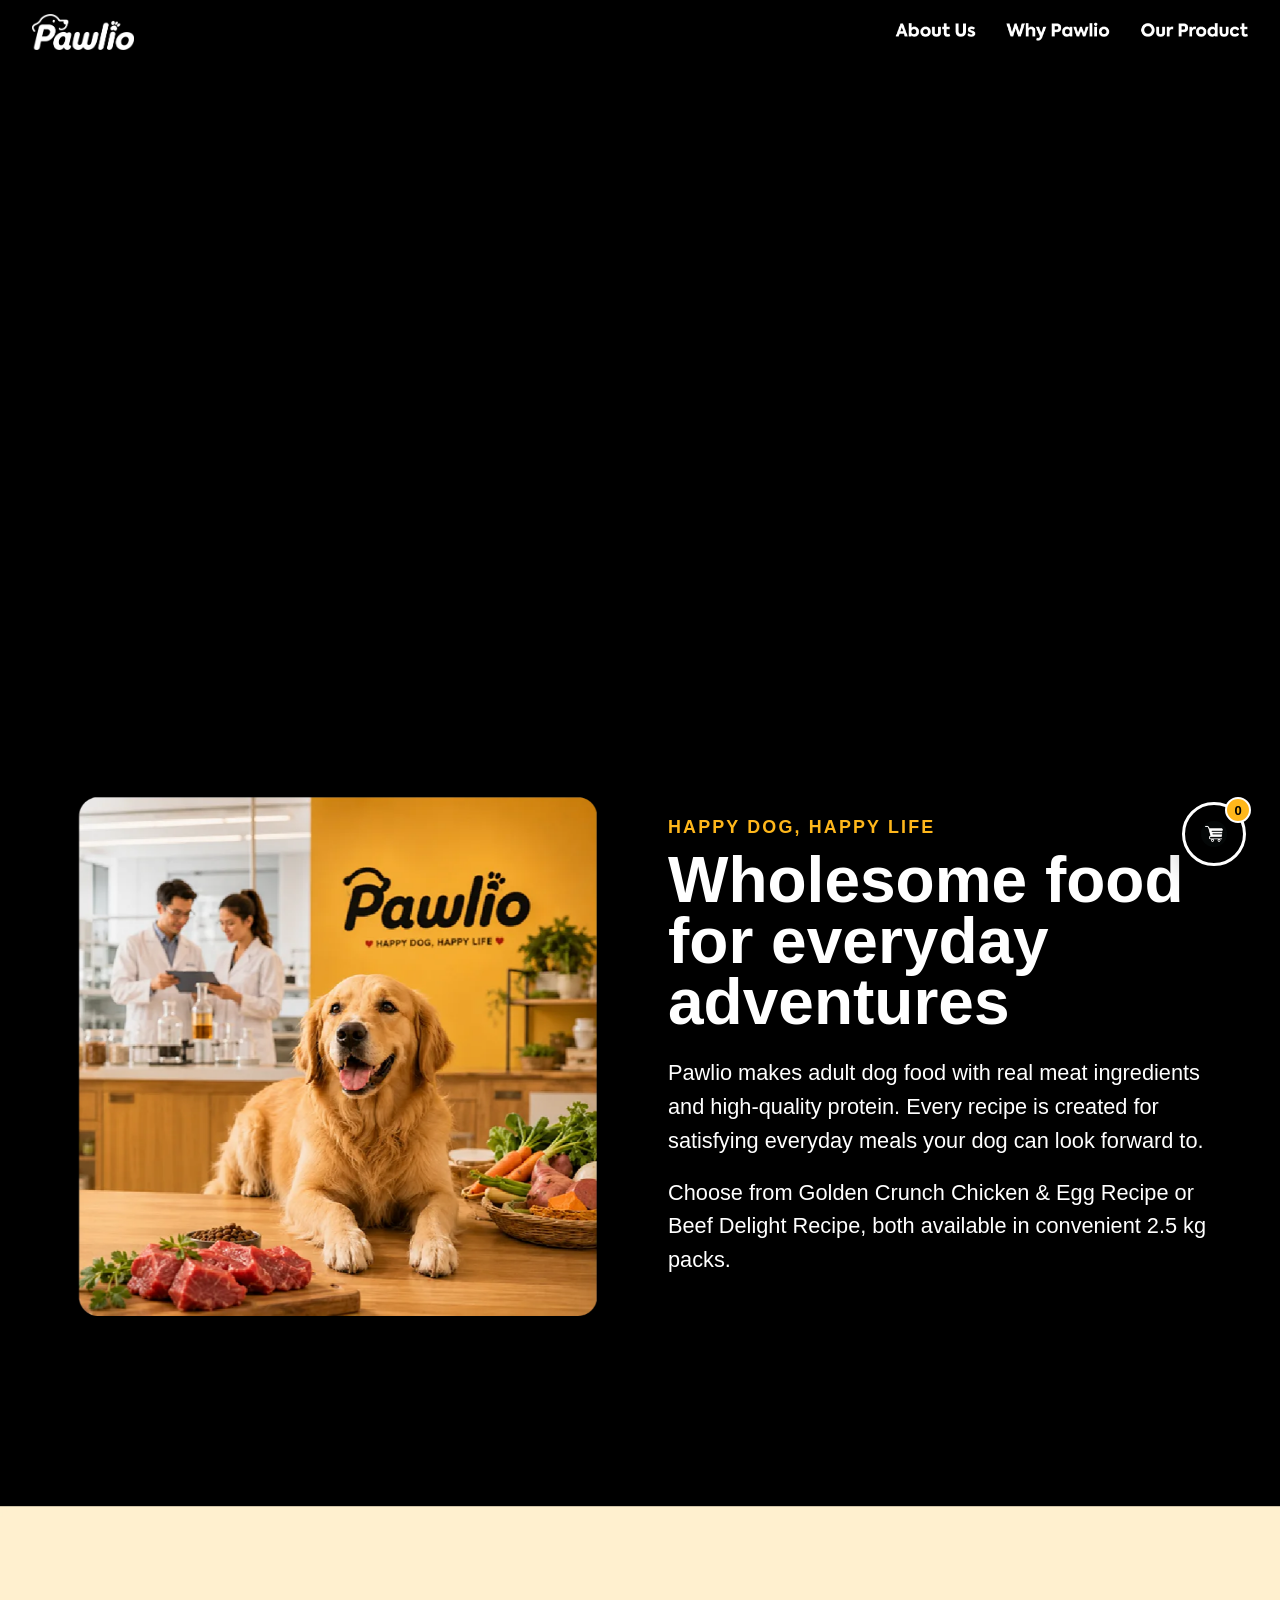
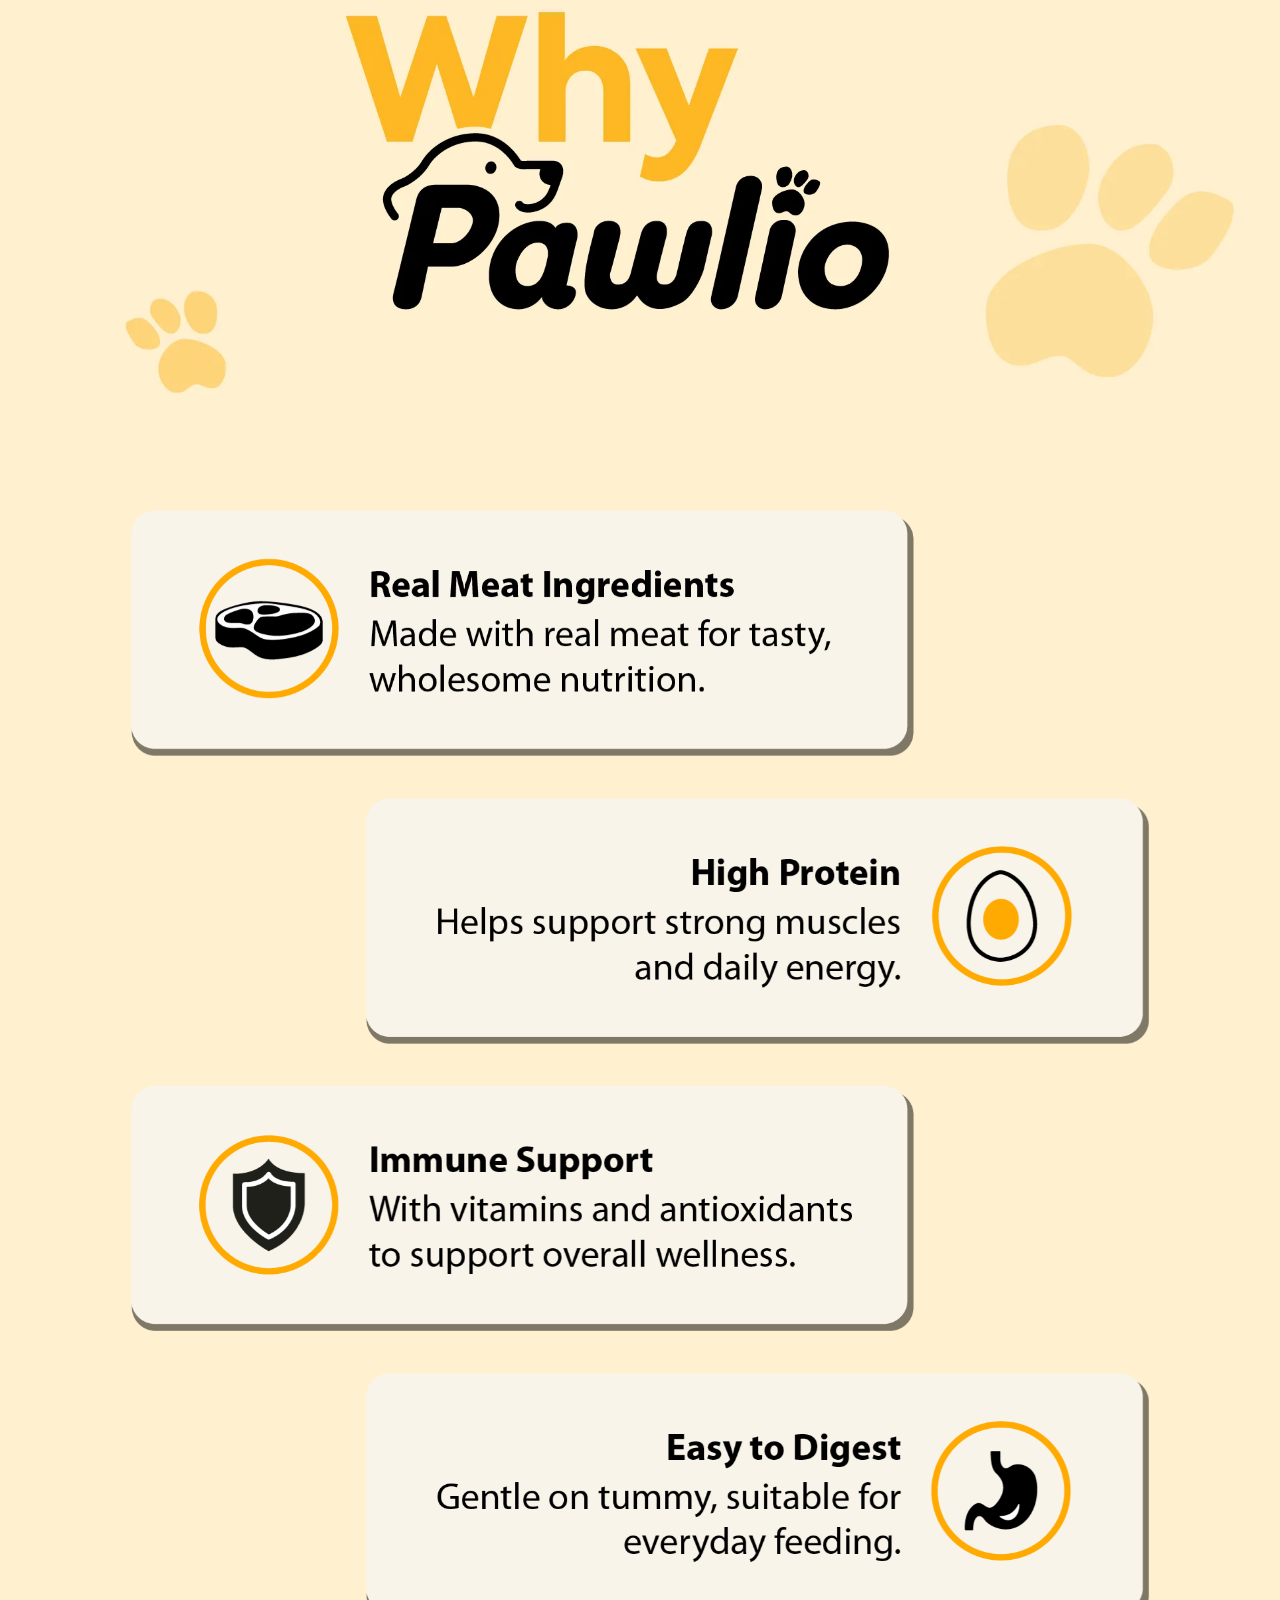
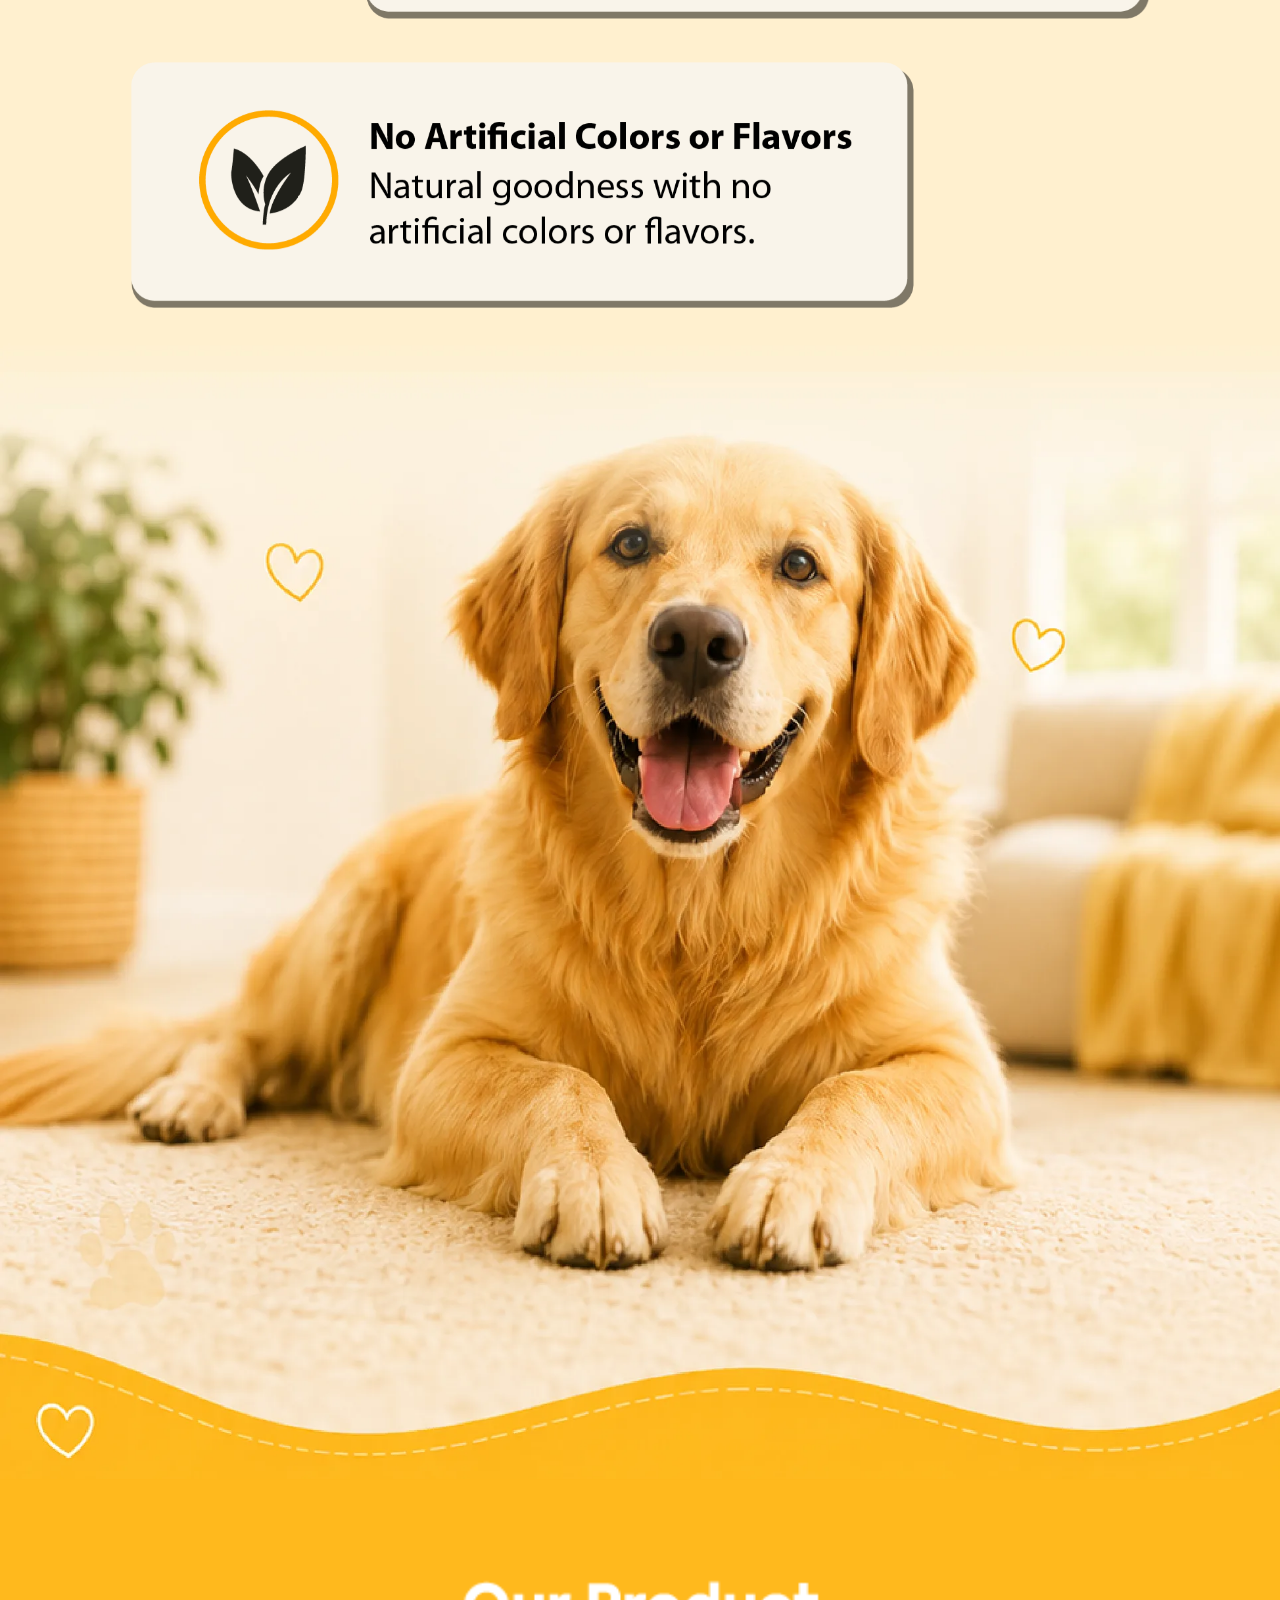
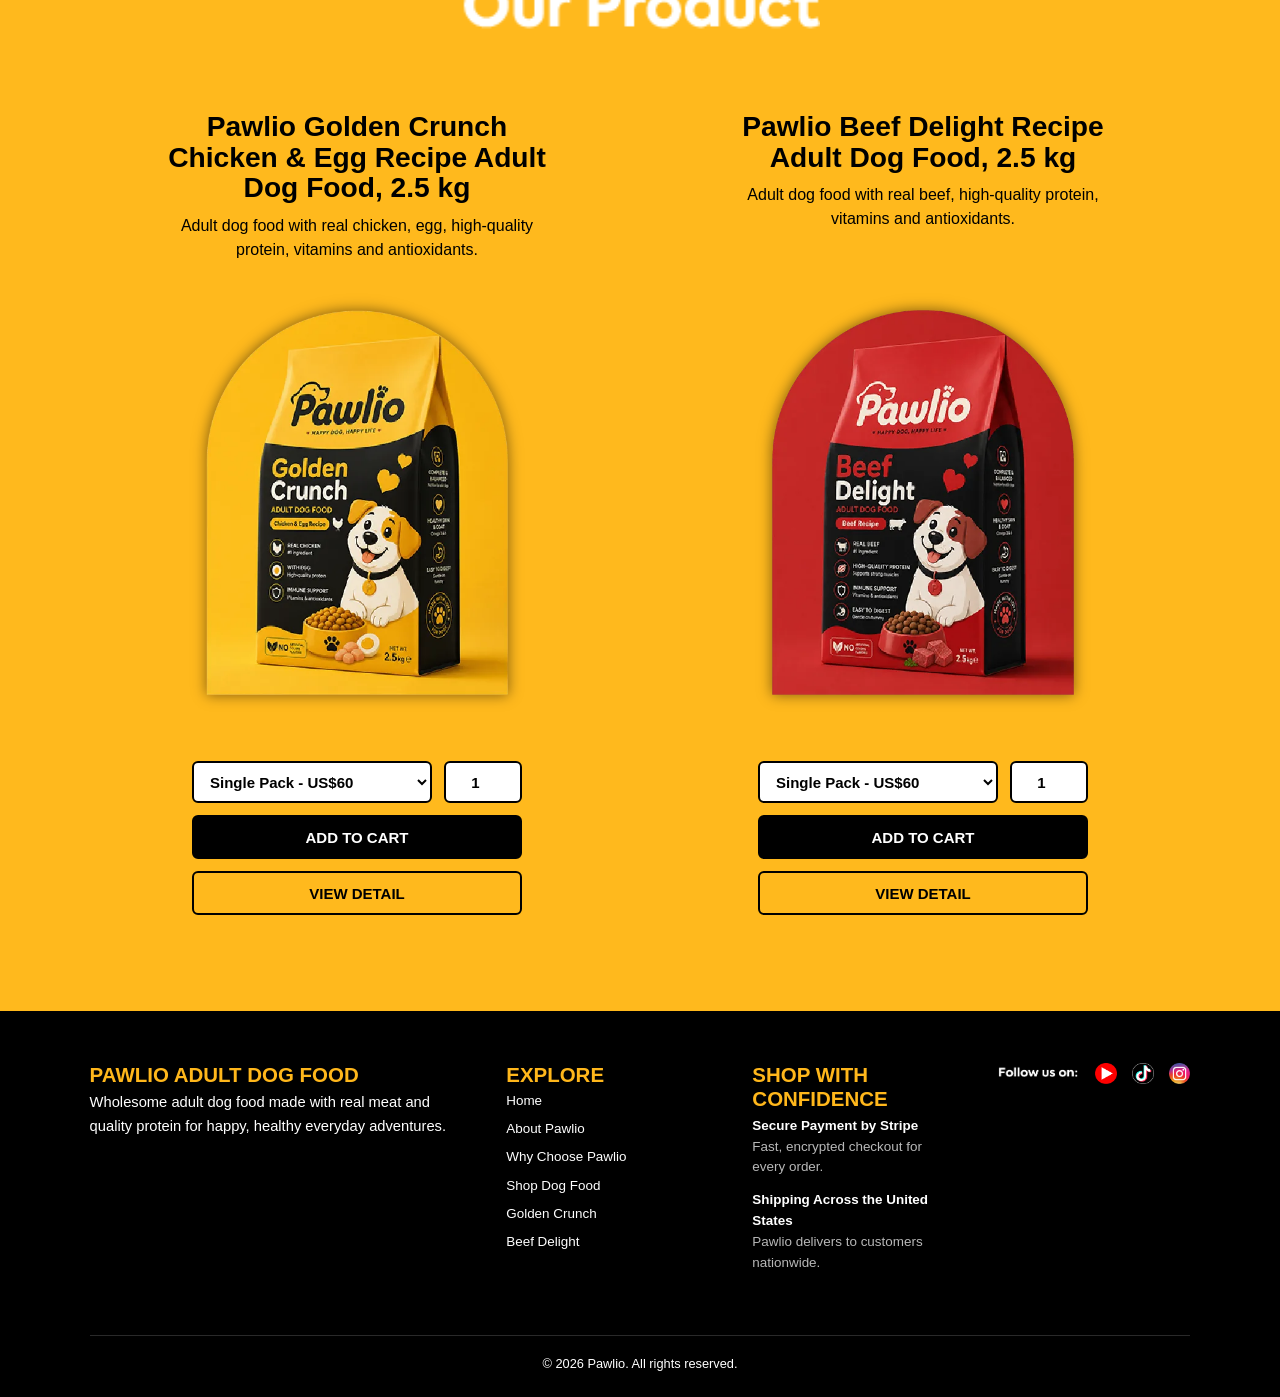
==== commit 15ea7df7: "Add files via upload" ====
--- a/index.html
+++ b/index.html
@@ -8,17 +8,109 @@
   <meta name="robots" content="index, follow, max-image-preview:large">
   <meta name="theme-color" content="#000000">
   <meta property="og:type" content="website">
+  <meta property="og:locale" content="en_US">
   <meta property="og:site_name" content="Pawlio">
-  <meta property="og:title" content="Pawlio Adult Dog Food | Happy Dog, Happy Life">
-  <meta property="og:description" content="Adult dog food made with real meat, high-quality protein, vitamins and antioxidants. Explore Pawlio's chicken and beef recipes.">
-  <meta property="og:image" content="images/2pack_hero.jpg">
+  <meta property="og:url" content="https://pawlio-eight.vercel.app/">
+  <meta property="og:title" content="Pawlio | Wholesome Nutrition for Happy Dogs">
+  <meta property="og:description" content="Real meat recipes, quality protein, and everyday nutrition made for the dogs who make life better. Discover Golden Crunch and Beef Delight.">
+  <meta property="og:image" content="https://pawlio-eight.vercel.app/images/2pack_hero.jpg">
+  <meta property="og:image:type" content="image/jpeg">
+  <meta property="og:image:width" content="1928">
+  <meta property="og:image:height" content="816">
   <meta property="og:image:alt" content="Pawlio Golden Crunch and Beef Delight adult dog food packs">
   <meta name="twitter:card" content="summary_large_image">
-  <meta name="twitter:title" content="Pawlio Adult Dog Food">
-  <meta name="twitter:description" content="Real meat adult dog food in Golden Crunch Chicken & Egg and Beef Delight recipes.">
-  <meta name="twitter:image" content="images/2pack_hero.jpg">
-  <link rel="canonical" href="/">
-  <link rel="preload" as="image" href="images/webp/gcpack_hero.webp" type="image/webp" fetchpriority="high">
+  <meta name="twitter:title" content="Pawlio | Wholesome Nutrition for Happy Dogs">
+  <meta name="twitter:description" content="Real meat recipes and quality nutrition for happier everyday moments with your dog.">
+  <meta name="twitter:image" content="https://pawlio-eight.vercel.app/images/2pack_hero.jpg">
+  <meta name="twitter:image:alt" content="Pawlio Golden Crunch and Beef Delight adult dog food packs">
+  <link rel="canonical" href="https://pawlio-eight.vercel.app/">
+  <link rel="preload" as="image" href="images/webp/gcpack_hero.webp" type="image/webp" media="(min-width: 561px)" fetchpriority="high">
+  <link rel="preload" as="image" href="images/hero1m.png" type="image/png" media="(max-width: 560px)" fetchpriority="high">
+  <script type="application/ld+json">
+  {
+    "@context": "https://schema.org",
+    "@graph": [
+      {
+        "@type": "OnlineStore",
+        "@id": "https://pawlio-eight.vercel.app/#organization",
+        "name": "Pawlio",
+        "url": "https://pawlio-eight.vercel.app/",
+        "logo": "https://pawlio-eight.vercel.app/images/Pawlio%20Logo_Black.png",
+        "description": "Pawlio makes wholesome adult dog food with real meat and high-quality protein.",
+        "areaServed": {
+          "@type": "Country",
+          "name": "United States"
+        },
+        "paymentAccepted": "Credit card payments securely processed by Stripe"
+      },
+      {
+        "@type": "WebSite",
+        "@id": "https://pawlio-eight.vercel.app/#website",
+        "url": "https://pawlio-eight.vercel.app/",
+        "name": "Pawlio",
+        "publisher": {
+          "@id": "https://pawlio-eight.vercel.app/#organization"
+        },
+        "inLanguage": "en-US"
+      },
+      {
+        "@type": "ItemList",
+        "name": "Pawlio Adult Dog Food Recipes",
+        "numberOfItems": 2,
+        "itemListElement": [
+          {
+            "@type": "ListItem",
+            "position": 1,
+            "url": "https://pawlio-eight.vercel.app/golden-crunch.html",
+            "item": {
+              "@type": "Product",
+              "name": "Pawlio Golden Crunch Chicken & Egg Recipe Adult Dog Food",
+              "image": "https://pawlio-eight.vercel.app/images/gcpack_hero.jpg",
+              "description": "Adult dog food with real chicken and egg, high-quality protein, vitamins and antioxidants.",
+              "sku": "prod_UdhfwcnhacvTvO",
+              "brand": {
+                "@type": "Brand",
+                "name": "Pawlio"
+              },
+              "offers": {
+                "@type": "Offer",
+                "url": "https://pawlio-eight.vercel.app/#our-product",
+                "priceCurrency": "USD",
+                "price": "60.00",
+                "availability": "https://schema.org/InStock",
+                "itemCondition": "https://schema.org/NewCondition"
+              }
+            }
+          },
+          {
+            "@type": "ListItem",
+            "position": 2,
+            "url": "https://pawlio-eight.vercel.app/beef-delight.html",
+            "item": {
+              "@type": "Product",
+              "name": "Pawlio Beef Delight Recipe Adult Dog Food",
+              "image": "https://pawlio-eight.vercel.app/images/bdpack_hero.jpg",
+              "description": "Adult dog food with real beef, high-quality protein, vitamins and antioxidants.",
+              "sku": "prod_UdhhToZZBuwtlW",
+              "brand": {
+                "@type": "Brand",
+                "name": "Pawlio"
+              },
+              "offers": {
+                "@type": "Offer",
+                "url": "https://pawlio-eight.vercel.app/#our-product",
+                "priceCurrency": "USD",
+                "price": "60.00",
+                "availability": "https://schema.org/InStock",
+                "itemCondition": "https://schema.org/NewCondition"
+              }
+            }
+          }
+        ]
+      }
+    ]
+  }
+  </script>
   <style>
     :root {
       --nav-height: clamp(48px, 5vw, 96px);
@@ -161,11 +253,10 @@
 
     .footer-social-section {
       display: grid;
-      grid-template-columns: minmax(0, 1fr) auto;
-      gap: 40px;
+      grid-template-columns: minmax(240px, 1.5fr) repeat(2, minmax(150px, 0.8fr)) auto;
+      gap: clamp(28px, 4vw, 64px);
       align-items: start;
-      min-height: clamp(110px, 10vw, 150px);
-      padding: clamp(14px, 1.6vw, 24px) clamp(24px, 7vw, 110px);
+      padding: clamp(36px, 4vw, 64px) clamp(24px, 7vw, 110px) 24px;
       background: var(--black);
     }
 
@@ -188,6 +279,48 @@
       font-size: clamp(13px, 1.6vw, 21px);
       line-height: 1.2;
       text-transform: uppercase;
+    }
+
+    .footer-links {
+      display: grid;
+      gap: 8px;
+      margin: 0;
+      padding: 0;
+      list-style: none;
+    }
+
+    .footer-links a {
+      color: var(--white);
+      font-size: clamp(12px, 1.05vw, 14px);
+      line-height: 1.5;
+      text-decoration: none;
+    }
+
+    .footer-links a:hover,
+    .footer-links a:focus-visible {
+      color: #ffb71b;
+      text-decoration: underline;
+      text-underline-offset: 3px;
+    }
+
+    .footer-info {
+      display: grid;
+      gap: 12px;
+    }
+
+    .footer-info-item {
+      margin: 0;
+      font-size: clamp(12px, 1.05vw, 14px);
+      line-height: 1.55;
+    }
+
+    .footer-info-item strong {
+      display: block;
+      color: var(--white);
+    }
+
+    .footer-info-item span {
+      color: rgba(255, 255, 255, 0.72);
     }
 
     .footer-contact p {
@@ -280,10 +413,16 @@
       inset: 0;
       width: 100%;
       height: 100%;
+      opacity: 0;
+      animation: heroFade 15s infinite;
+    }
+
+    .hero-slide img {
+      display: block;
+      width: 100%;
+      height: 100%;
       object-fit: contain;
       object-position: center;
-      opacity: 0;
-      animation: heroFade 15s infinite;
     }
 
     .hero-slide:nth-child(2) {
@@ -563,11 +702,14 @@
     }
 
     .footer-meta {
-      justify-self: end;
-      margin: 0;
+      grid-column: 1 / -1;
+      width: 100%;
+      margin: 10px 0 0;
+      padding-top: 18px;
+      border-top: 1px solid rgba(255, 255, 255, 0.16);
       font-size: clamp(11px, 1vw, 14px);
       line-height: 1.5;
-      text-align: right;
+      text-align: center;
     }
 
     .add-cart-button:hover,
@@ -760,9 +902,7 @@
       }
 
       .footer-social-section {
-        grid-template-columns: 1fr;
-        justify-items: center;
-        text-align: center;
+        grid-template-columns: repeat(2, minmax(0, 1fr));
         padding-inline: 28px;
       }
 
@@ -772,7 +912,7 @@
 
       .footer-social-links {
         justify-content: center;
-        justify-self: center;
+        justify-self: start;
       }
 
       .footer-meta {
@@ -829,6 +969,14 @@
     }
 
     @media (max-width: 560px) {
+      .hero {
+        aspect-ratio: 941 / 1672;
+      }
+
+      .hero-slide img {
+        object-fit: cover;
+      }
+
       .navbar {
         padding-inline: 16px;
         gap: 12px 14px;
@@ -861,6 +1009,21 @@
 
       .footer-contact {
         grid-template-columns: 1fr;
+      }
+
+      .footer-social-section {
+        grid-template-columns: 1fr;
+        justify-items: center;
+        text-align: center;
+      }
+
+      .footer-links,
+      .footer-info {
+        justify-items: center;
+      }
+
+      .footer-social-links {
+        justify-self: center;
       }
 
       .footer-social-links .follow-img {
@@ -938,9 +1101,18 @@
         <h1 id="hero-heading">Pawlio Adult Dog Food Made with Real Meat</h1>
         <p>Explore Golden Crunch Chicken &amp; Egg Recipe and Beef Delight Recipe for adult dogs.</p>
       </div>
-      <img class="hero-slide" src="images/webp/gcpack_hero.webp" width="1928" height="816" alt="Pawlio Golden Crunch Chicken and Egg Recipe adult dog food pack" fetchpriority="high" decoding="async">
-      <img class="hero-slide" src="images/webp/bdpack_hero.webp" width="1928" height="816" alt="Pawlio Beef Delight Recipe adult dog food pack" decoding="async">
-      <img class="hero-slide" src="images/webp/2pack_hero.webp" width="1928" height="816" alt="Pawlio Golden Crunch and Beef Delight adult dog food packs" decoding="async">
+      <picture class="hero-slide">
+        <source media="(max-width: 560px)" srcset="images/hero1m.png">
+        <img src="images/webp/gcpack_hero.webp" width="1928" height="816" alt="Pawlio Golden Crunch Chicken and Egg Recipe adult dog food pack" fetchpriority="high" decoding="async">
+      </picture>
+      <picture class="hero-slide">
+        <source media="(max-width: 560px)" srcset="images/hero2m.png">
+        <img src="images/webp/bdpack_hero.webp" width="1928" height="816" alt="Pawlio Beef Delight Recipe adult dog food pack" decoding="async">
+      </picture>
+      <picture class="hero-slide">
+        <source media="(max-width: 560px)" srcset="images/hero3m.png">
+        <img src="images/webp/2pack_hero.webp" width="1928" height="816" alt="Pawlio Golden Crunch and Beef Delight adult dog food packs" decoding="async">
+      </picture>
     </section>
 
     <section class="about-section" id="about-us" aria-labelledby="about-heading">
@@ -1014,18 +1186,45 @@
       </div>
     </section>
 
-    <footer class="footer-social-section" aria-label="Pawlio contact and social links">
+    <footer class="footer-social-section" aria-label="Pawlio information and links">
       <div class="footer-brand">
         <h2 class="footer-heading">Pawlio Adult Dog Food</h2>
-        <p>Real meat recipes made for tasty, wholesome everyday nutrition.</p>
-        <p class="footer-meta">&copy; 2026 Pawlio. All rights reserved.</p>
+        <p>Wholesome adult dog food made with real meat and quality protein for happy, healthy everyday adventures.</p>
       </div>
+
+      <nav aria-labelledby="footer-explore-heading">
+        <h2 class="footer-heading" id="footer-explore-heading">Explore</h2>
+        <ul class="footer-links">
+          <li><a href="#top">Home</a></li>
+          <li><a href="#about-us">About Pawlio</a></li>
+          <li><a href="#why-pawlio">Why Choose Pawlio</a></li>
+          <li><a href="#our-product">Shop Dog Food</a></li>
+          <li><a href="golden-crunch.html">Golden Crunch</a></li>
+          <li><a href="beef-delight.html">Beef Delight</a></li>
+        </ul>
+      </nav>
+
+      <section aria-labelledby="footer-service-heading">
+        <h2 class="footer-heading" id="footer-service-heading">Shop with Confidence</h2>
+        <div class="footer-info">
+          <p class="footer-info-item">
+            <strong>Secure Payment by Stripe</strong>
+            <span>Fast, encrypted checkout for every order.</span>
+          </p>
+          <p class="footer-info-item">
+            <strong>Shipping Across the United States</strong>
+            <span>Pawlio delivers to customers nationwide.</span>
+          </p>
+        </div>
+      </section>
+
       <div class="footer-social-links" role="group" aria-label="Pawlio social media">
         <img class="follow-img" src="images/follow.png" alt="Follow us">
         <img class="social-img" src="images/yt.png" alt="Pawlio on YouTube">
         <img class="social-img" src="images/tiktok.png" alt="Pawlio on TikTok">
         <img class="social-img" src="images/ig.png" alt="Pawlio on Instagram">
       </div>
+      <p class="footer-meta">&copy; 2026 Pawlio. All rights reserved.</p>
     </footer>
   </main>
 
